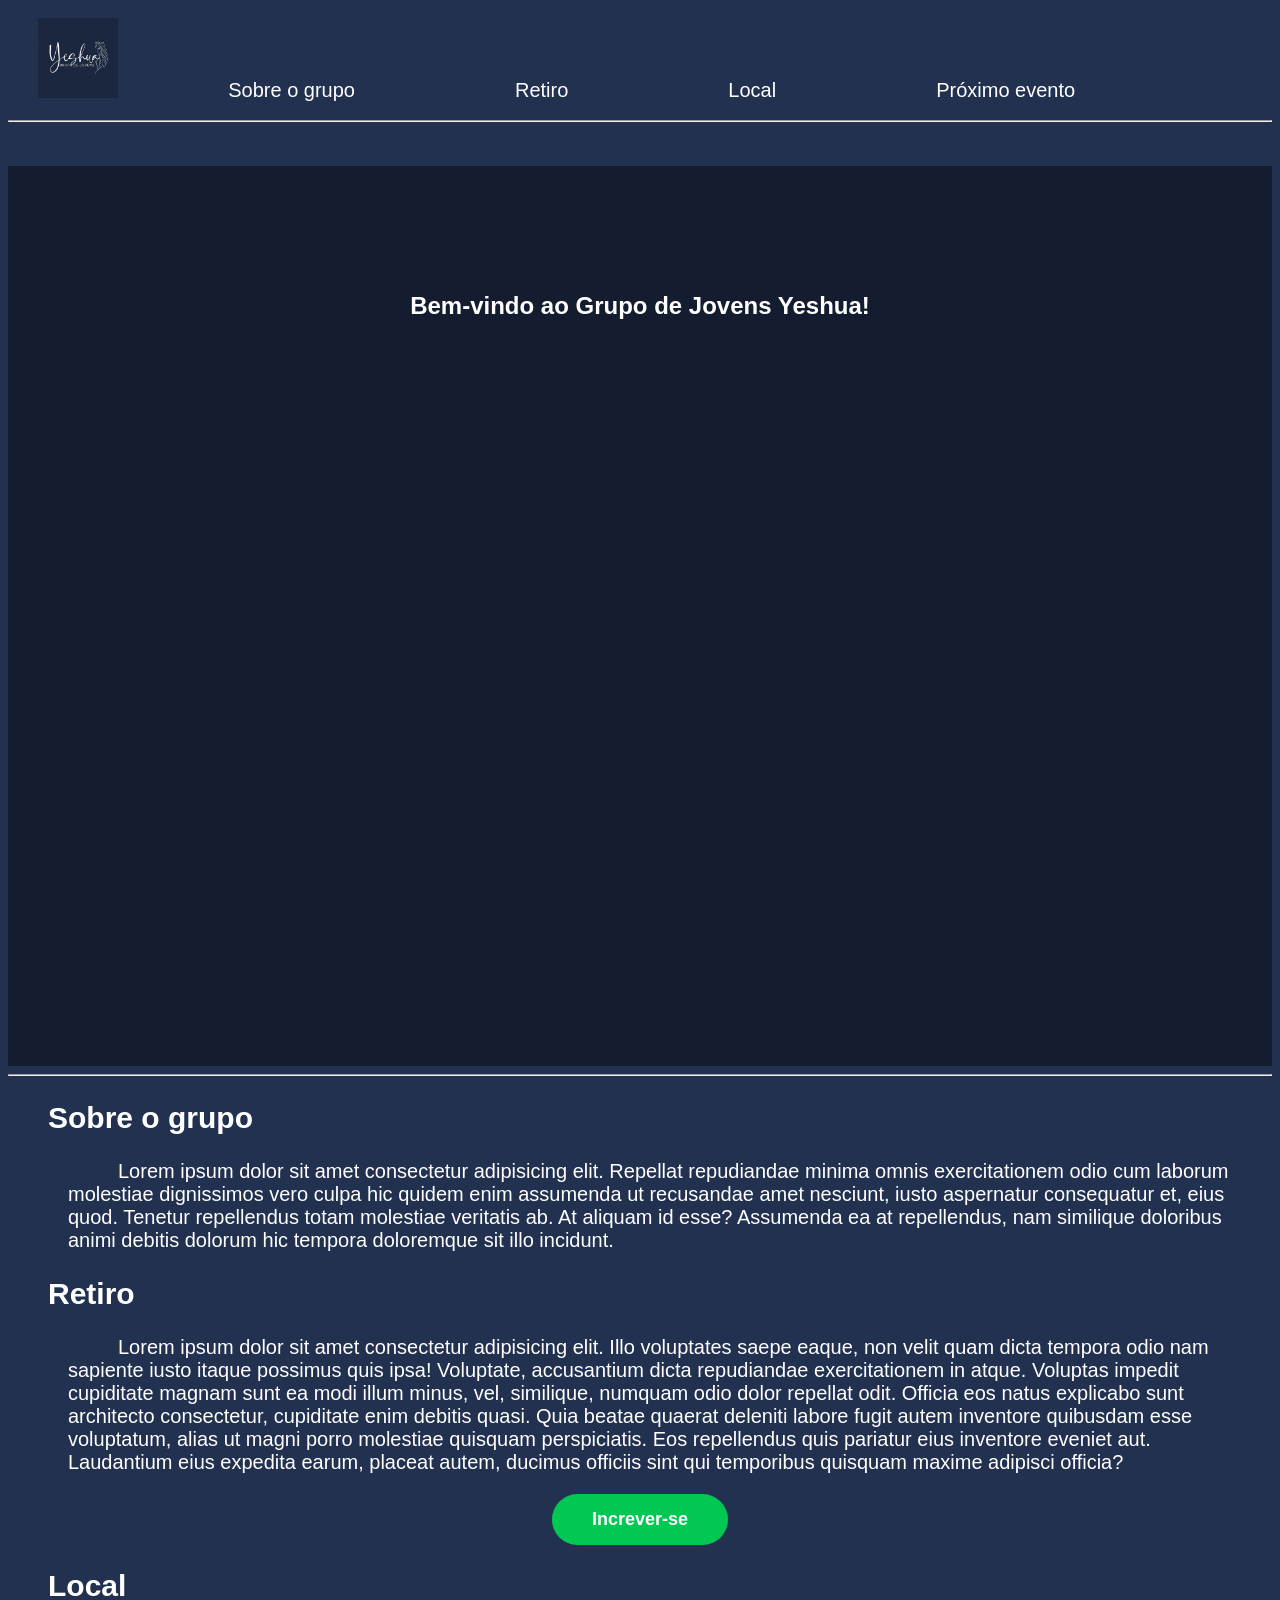
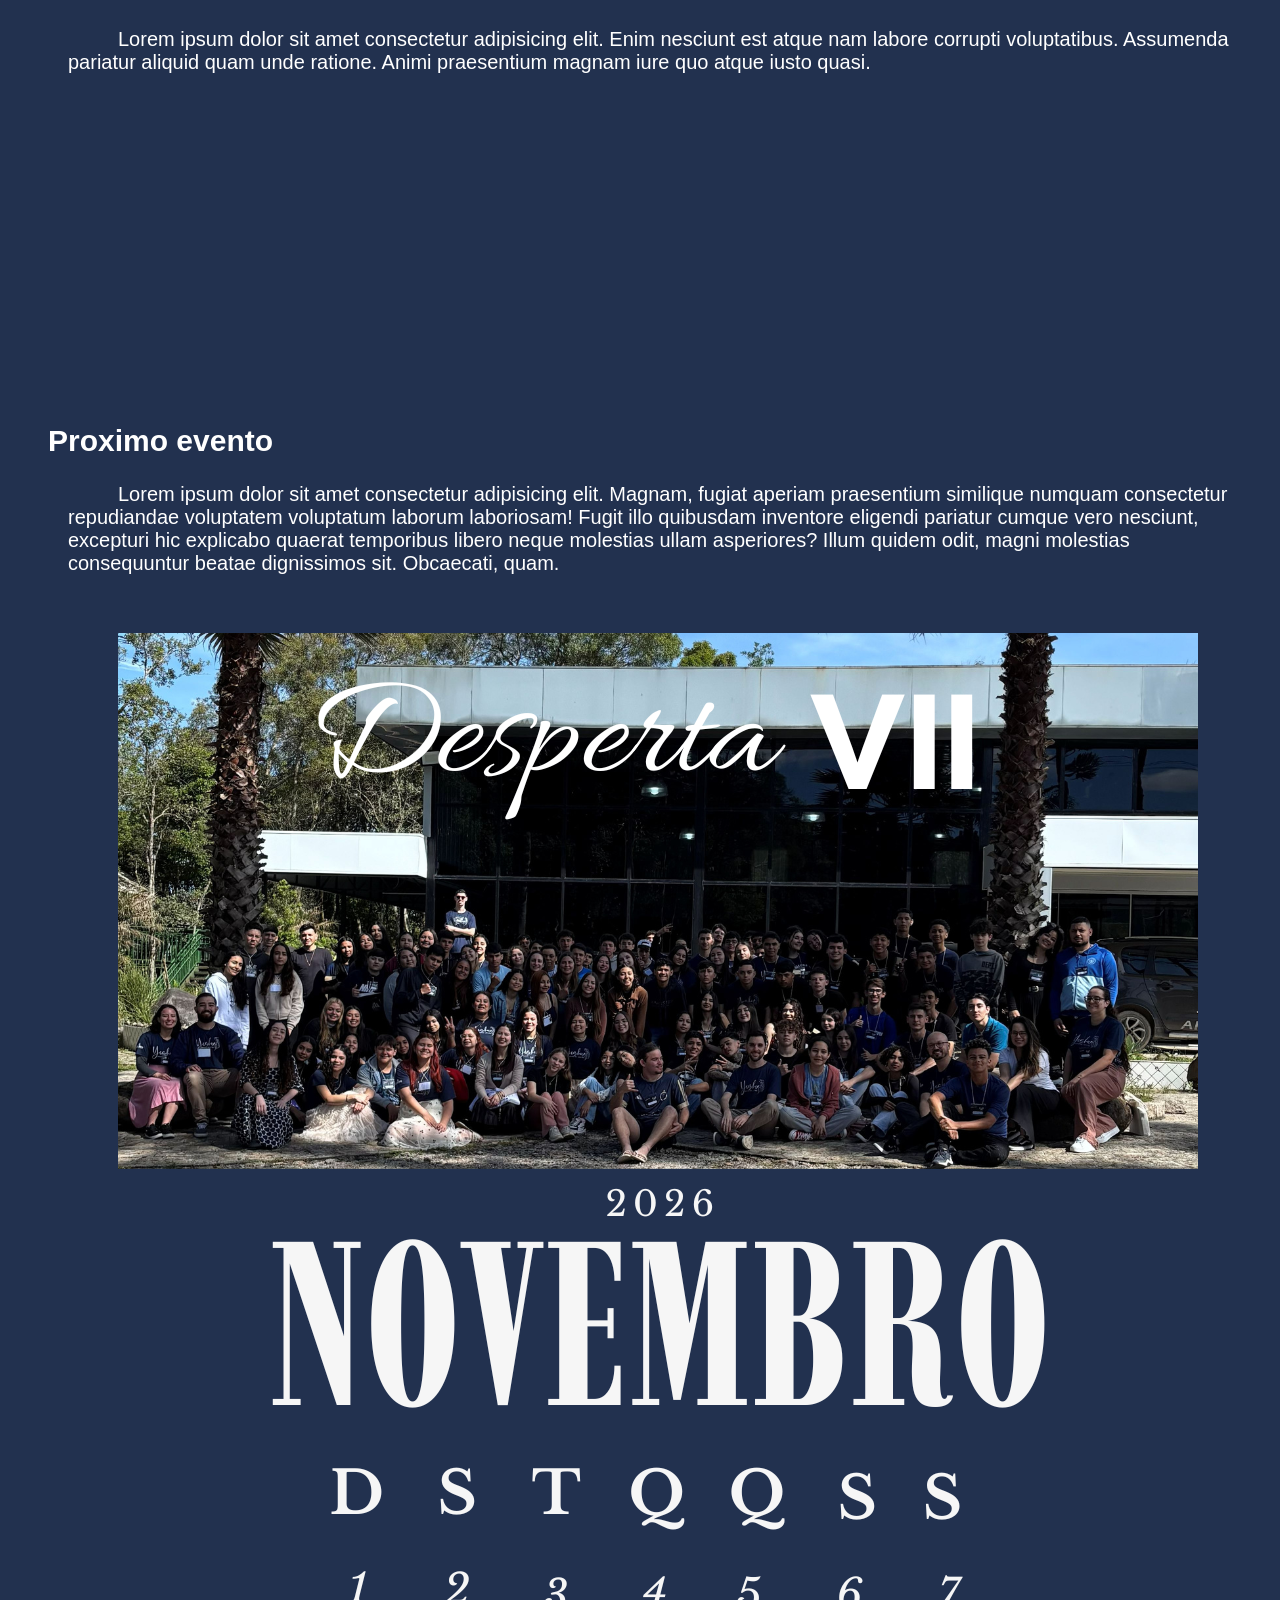
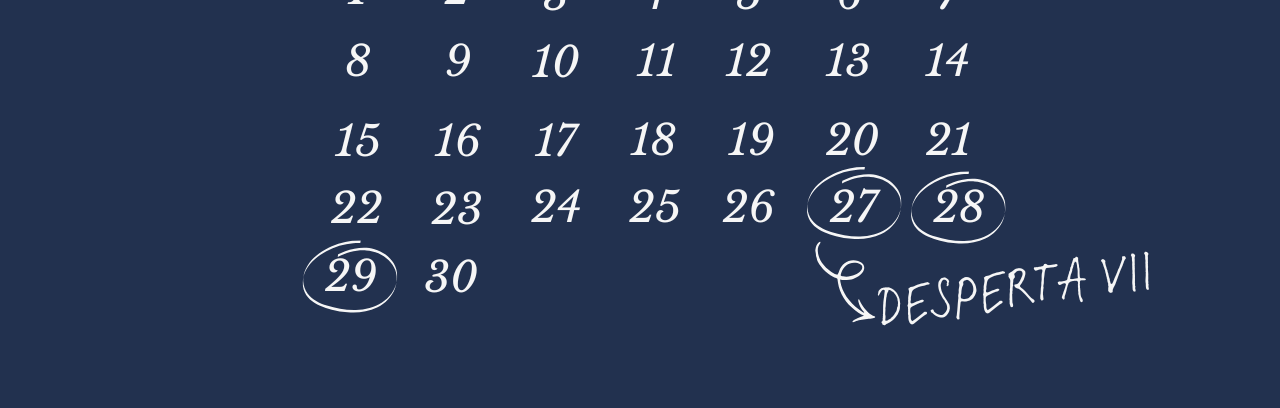
==== index.html @ 4a4e9826 "Add files via upload" ====
<!DOCTYPE html>
<html lang="pt-br">

<head>
    <meta charset="UTF-8">
    <meta name="viewport" content="width=device-width, initial-scale=1.0">
    <title>Inicio</title>

    <link rel="stylesheet" href="paginas e css/index.css">
</head>

<body>

    <!-- aba com tres riscos para abrir o menu contendo as seguintes abas -->
    <!-- Inscrição, Sobre o grupo, Local,  Proximo evento -->
    <!-- foto do grupo com um degrade escuro encrito yeshua com uma animação subindo de baixo e ficando em cima da foto -->

    <!-- area contando sobre o grupo e um pouco sobre o retiro -->
    <!-- local indicando a localização do retiro ou da nossa paroquia para os encontros -->
    <!-- Botao com levndo para a area de inscrição retiro com o formulario  -->
    <!-- proximos eventos contendo um calendario (talvez mensal dos encontros ou só do mês do retir indicando sua data) -->
    <!-- Já no roda pé da pagina conter telefone dos cordenadores no minimo dos Quatro principais (Ray, Bella, Ana & Marlon) -->
    <!-- conter tambem logo da paroquia segindo dos instagram grupo e paroquia com a logo do insta ao lado -->

    <header class="navbar">
        <a href="index.html"><img src="Imagem retiros/Logo retiro.jpeg" class="logo"></a>

        <nav class="menu">
            <a href="#Sobre o grupo">Sobre o grupo</a>
            <a href="#Retiro">Retiro</a>
            <a href="#Local">Local</a>
            <a href="#Proximo evento">Próximo evento</a>
        </nav>
    </header>
    <hr>

    <br>
    <br>

    <section class="video-inicio">
        <video autoplay muted loop playsinline class="video-bg">
            <source src="Imagem retiros/Video desperta VI.mp4" type="video/mp4">
        </video>

        <div class="texto-inicio">
            <h1>Bem-vindo ao Grupo de Jovens Yeshua!</h1>
        </div>
    </section>
    <!-- Foto ou vidio inicial do retiro avaliar o melhor -->

    <hr>

    <h2 id="Sobre o grupo">Sobre o grupo<a href=""></a></h2>
    <p>
        Lorem ipsum dolor sit amet consectetur adipisicing elit. Repellat repudiandae minima omnis exercitationem odio
        cum
        laborum molestiae dignissimos vero culpa hic quidem enim assumenda ut recusandae amet nesciunt, iusto aspernatur
        consequatur et, eius quod. Tenetur repellendus totam molestiae veritatis ab. At aliquam id esse? Assumenda ea at
        repellendus, nam similique doloribus animi debitis dolorum hic tempora doloremque sit illo incidunt.
    </p>

    

    <h2 id="Retiro">Retiro</h2>
    <p>
        Lorem ipsum dolor sit amet consectetur adipisicing elit. Illo voluptates saepe eaque, non velit quam dicta
        tempora odio nam sapiente iusto itaque possimus quis ipsa! Voluptate, accusantium dicta repudiandae
        exercitationem in atque. Voluptas impedit cupiditate magnam sunt ea modi illum minus, vel, similique, numquam
        odio dolor repellat odit. Officia eos natus explicabo sunt architecto consectetur, cupiditate enim debitis
        quasi. Quia beatae quaerat deleniti labore fugit autem inventore quibusdam esse voluptatum, alias ut magni porro
        molestiae quisquam perspiciatis. Eos repellendus quis pariatur eius inventore eveniet aut. Laudantium eius
        expedita earum, placeat autem, ducimus officiis sint qui temporibus quisquam maxime adipisci officia?
    </p>

    <div>  
    <a href="paginas e css/cadastroretiro.html" class="inscrever">Increver-se</a>
    </div>

    

    <h2 id="Local">Local</h2>
    <p>Lorem ipsum dolor sit amet consectetur adipisicing elit. Enim nesciunt est atque nam labore corrupti
        voluptatibus. Assumenda pariatur aliquid quam unde ratione. Animi praesentium magnam iure quo atque iusto quasi.
    </p>

    <p><iframe
            src="https://www.google.com/maps/embed?pb=!1m18!1m12!1m3!1d17958.922565564775!2d-49.16988273447035!3d-25.605801368575396!2m3!1f0!2f0!3f0!3m2!1i1024!2i768!4f13.1!3m3!1m2!1s0x94dc59286dcd37c9%3A0x18e4f0d8e930c114!2sRecanto%20Amor%20Perfeito!5e0!3m2!1spt-BR!2sbr!4v1776605577947!5m2!1spt-BR!2sbr"
            width="400" height="300" style="border:0;" allowfullscreen="" loading="lazy"
            referrerpolicy="no-referrer-when-downgrade"></iframe></p>

    

    <h2 id="Proximo evento">Proximo evento</h2>
    <p>Lorem ipsum dolor sit amet consectetur adipisicing elit. Magnam, fugiat aperiam praesentium similique numquam
        consectetur repudiandae voluptatem voluptatum laborum laboriosam! Fugit illo quibusdam inventore eligendi
        pariatur cumque vero nesciunt, excepturi hic explicabo quaerat temporibus libero neque molestias ullam
        asperiores? Illum quidem odit, magni molestias consequuntur beatae dignissimos sit. Obcaecati, quam.</p>
    <br>

    <p><img src="Imagem retiros/Calendario do retiro.png" alt="" class="calendario"></p>

    <!-- Falta incrementar roda pé com os dados Já no roda pé da pagina conter telefone dos cordenadores no 
    minimo dos Quatro principais (Ray, Bella, Ana & Marlon)conter tambem logo da paroquia segindo dos instagram
    grupo e paroquia com a logo do insta ao lado -->


</body>

</html>
---- paginas e css/index.css ----
body{
    font-family:Arial, Helvetica, sans-serif;
    color: #fff;
    background-color: #22314f;
}

.navbar {
    display: flex;             /* Coloca os itens um ao lado do outro */
    align-items: flex-end;       /* Alinha a logo e o texto verticalmente no meio */
    padding: 10px 30px;        /* Espaçamento interno */
}

.logo {
    height: 80px;              /* Ajuste o tamanho da sua logo aqui */
    margin-right: 40px;        /* Dá um espaço entre a logo e o primeiro botão */
}

.menu {
    display: flex;             /* Também faz os botões ficarem em linha */
    gap: 20px;                 /* Cria o espaço entre cada botão automaticamente */
}

/* Estilo para os botões ficarem parecidos com os do seu print */
.menu a {
    color: #fff;
    text-decoration: none;
    padding: 0px 70px;

    font-family: Arial, Helvetica, sans-serif ;
    font-size: 20px;
}
a:hover{
    color:yellow
}


/* Css da seção do video */
.video-inicio {
    position: relative;
    width: 100%;
    height: 100vh;
    overflow: hidden;
    display: flex;
    justify-content: center; /* Centraliza horizontalmente */
    align-items: center;     /* Mude para flex-start (subir) ou flex-end (descer) */
}

/* A camada escura do video */
.video-inicio::after {
    content: "";
    position: absolute;
    top: 0; left: 0;
    width: 100%; height: 100%;
    background: rgba(0, 0, 0, 0.4); /* 0.6 deixa bem escurinho, ideal para texto branco */
    z-index: 0;
}

.video-bg {
    position: absolute;
    top: 0; left: 0;
    width: 100%; height: 100%;
    object-fit: cover;
    z-index: -1;
}

.texto-inicio {
    z-index: 1;
    color: white;
    text-align: center;
    /* Ajuste aqui para o texto subir ou descer */
    margin-bottom: 620px; /* Sobe o texto*/
}

/* alteração dos subtitulos e parágrafos */
h2{
    font-size: 30px;
    margin-left: 40px
}

p{
    text-indent: 50px;
    font-size: 20px;
    margin-left: 60px;
    margin-right: 30px;
}

/* Botao inscrever-se */
div{
    text-align: center;
}

.inscrever {
    /* Cor de fundo verde (ajustada para o tom do seu print) */
    background-color: #00c853; 
    
    /* Cor do texto branca */
    color: white;
    
    /* Remove o sublinhado padrão dos links */
    text-decoration: none;
    
    /* Espaçamento interno: 15px em cima/baixo e 40px nas laterais */
    padding: 15px 40px;
    
    /* O SEGREDO: um valor alto deixa as pontas totalmente redondas */
    border-radius: 50px;
    
    /* Fonte e estilo */
    font-family: Arial, sans-serif;
    font-weight: bold;
    font-size: 18px;
    
    /* Faz o botão se comportar corretamente com margens e preenchimento */
    display: inline-block;
    
    /* Transição suave para quando passarmos o mouse */
    transition: 0.3s;
}

/* Efeito quando passa o mouse (opcional, mas fica profissional) */
.inscrever:hover {
    color: white;
    background-color: #000000; /* Escurece um pouco */
    transform: scale(1.05);     /* Aumenta o tamanho levemente */
}



img.calendario{
    align-items: center;
}
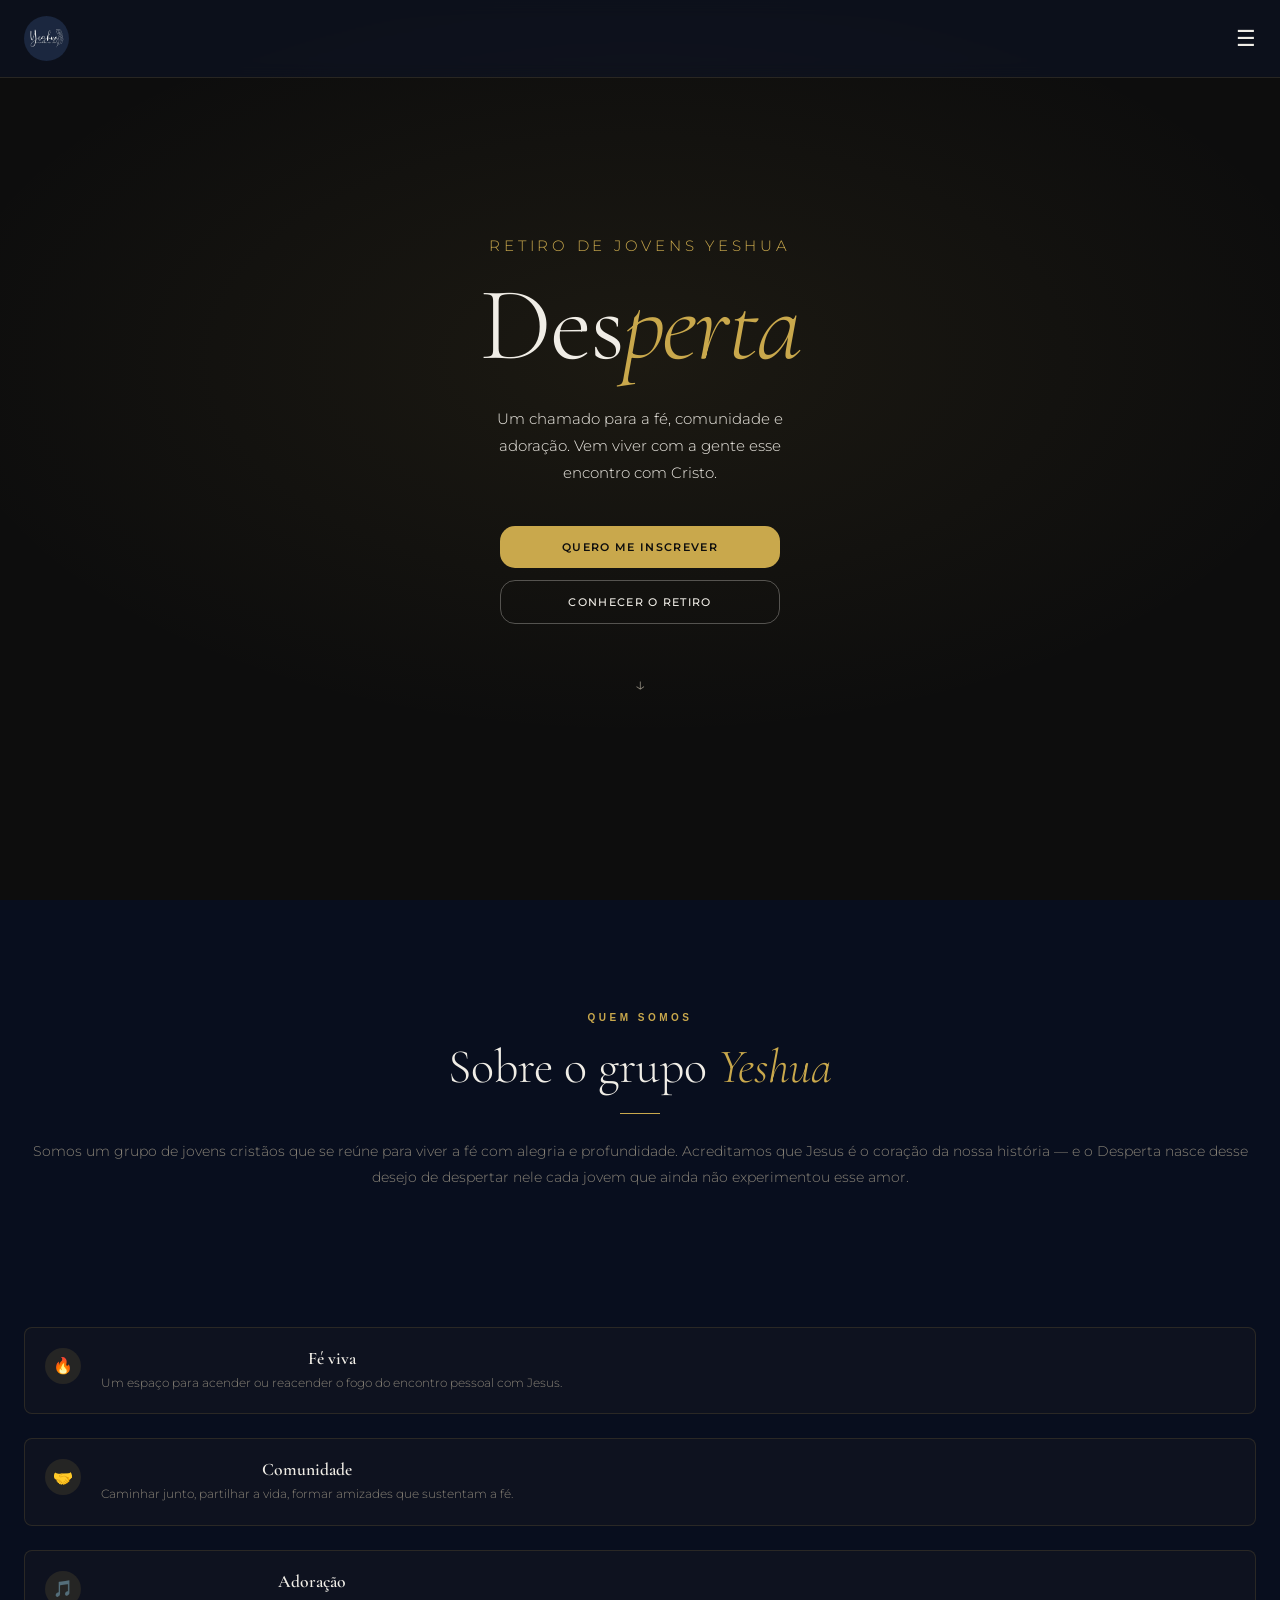
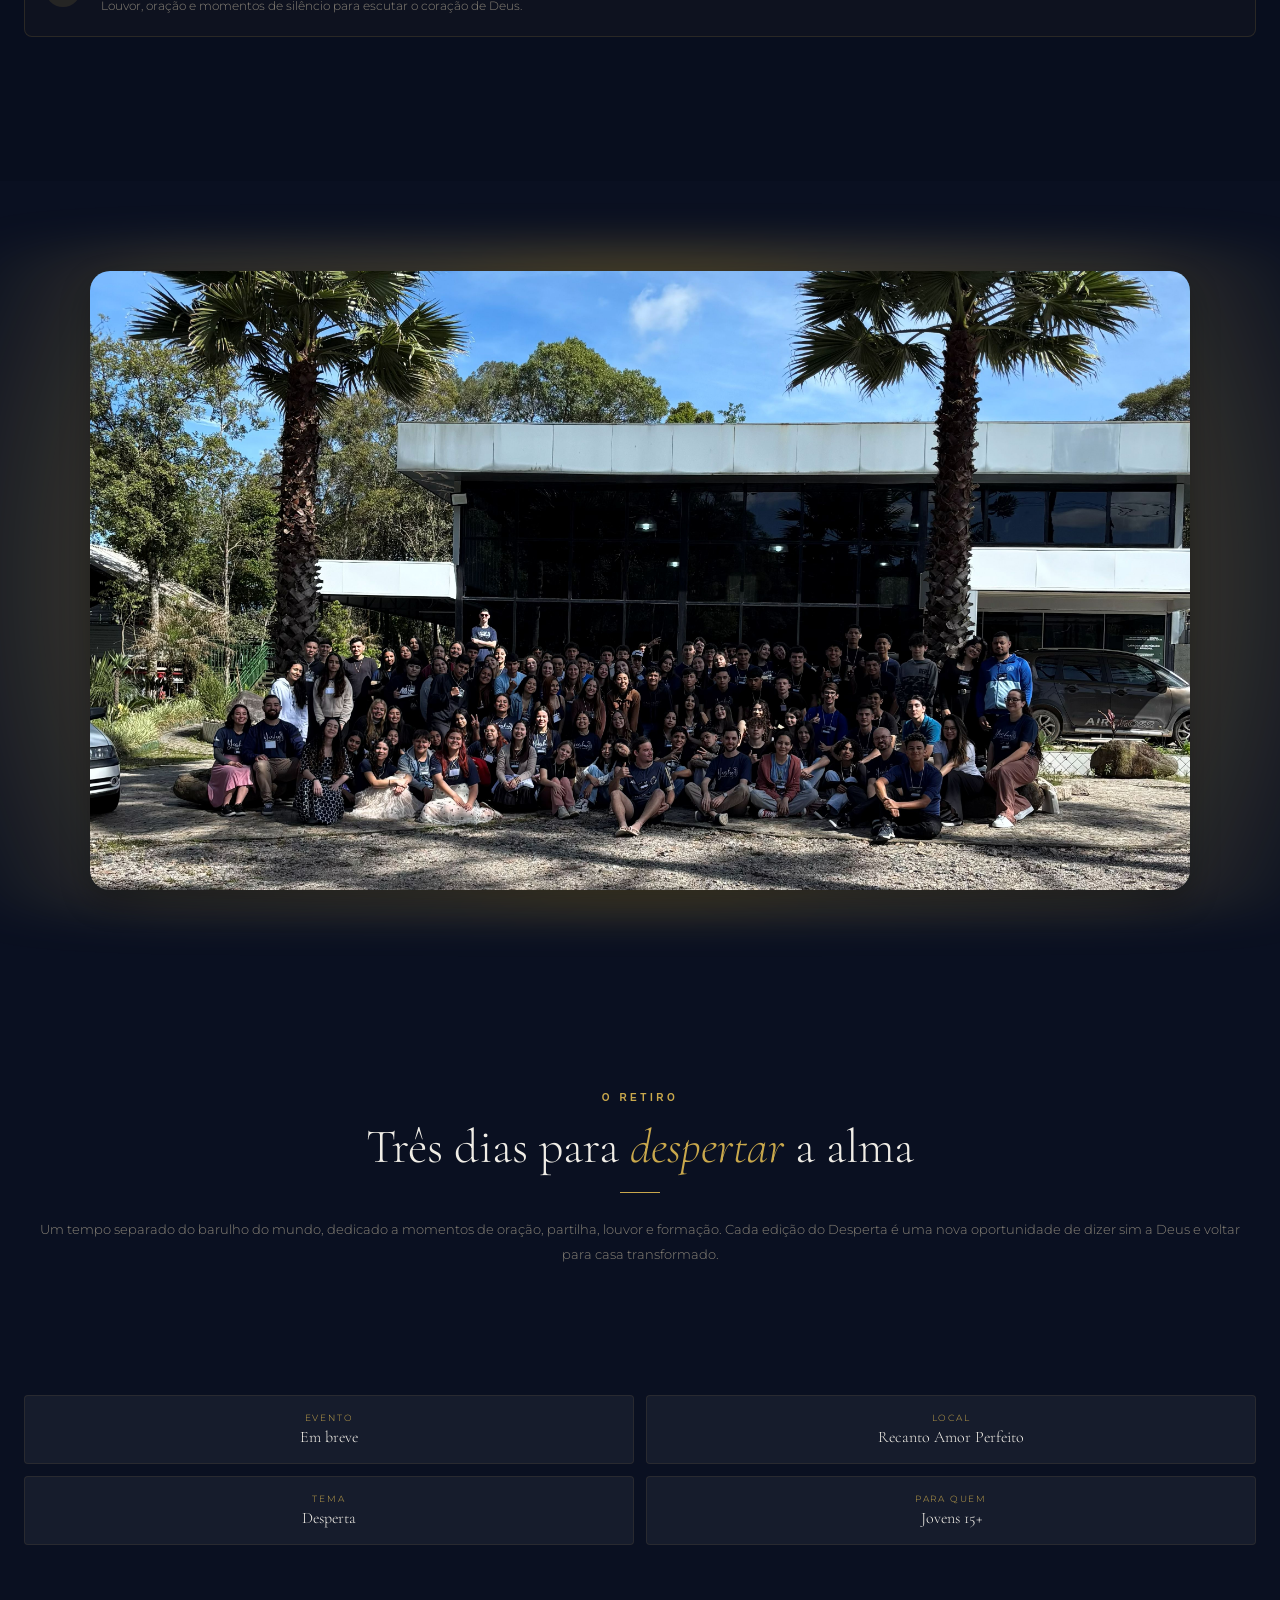
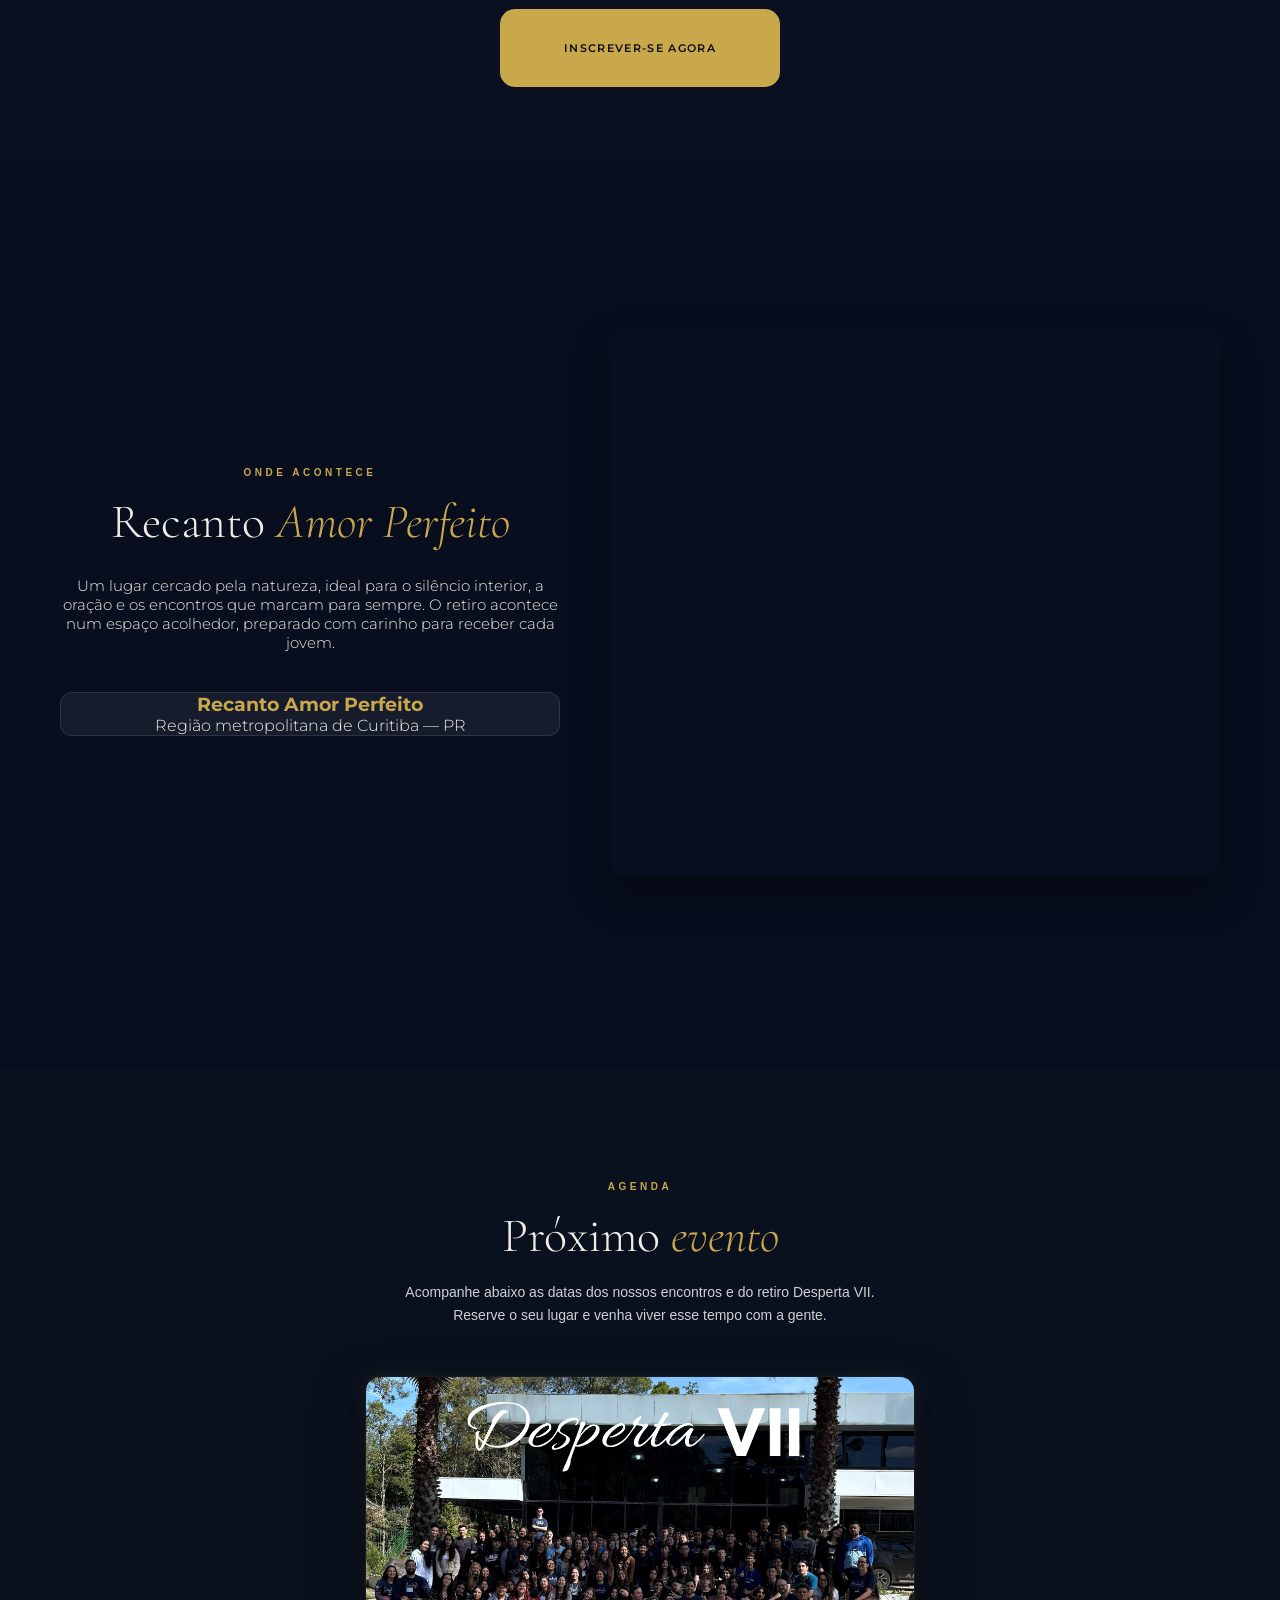
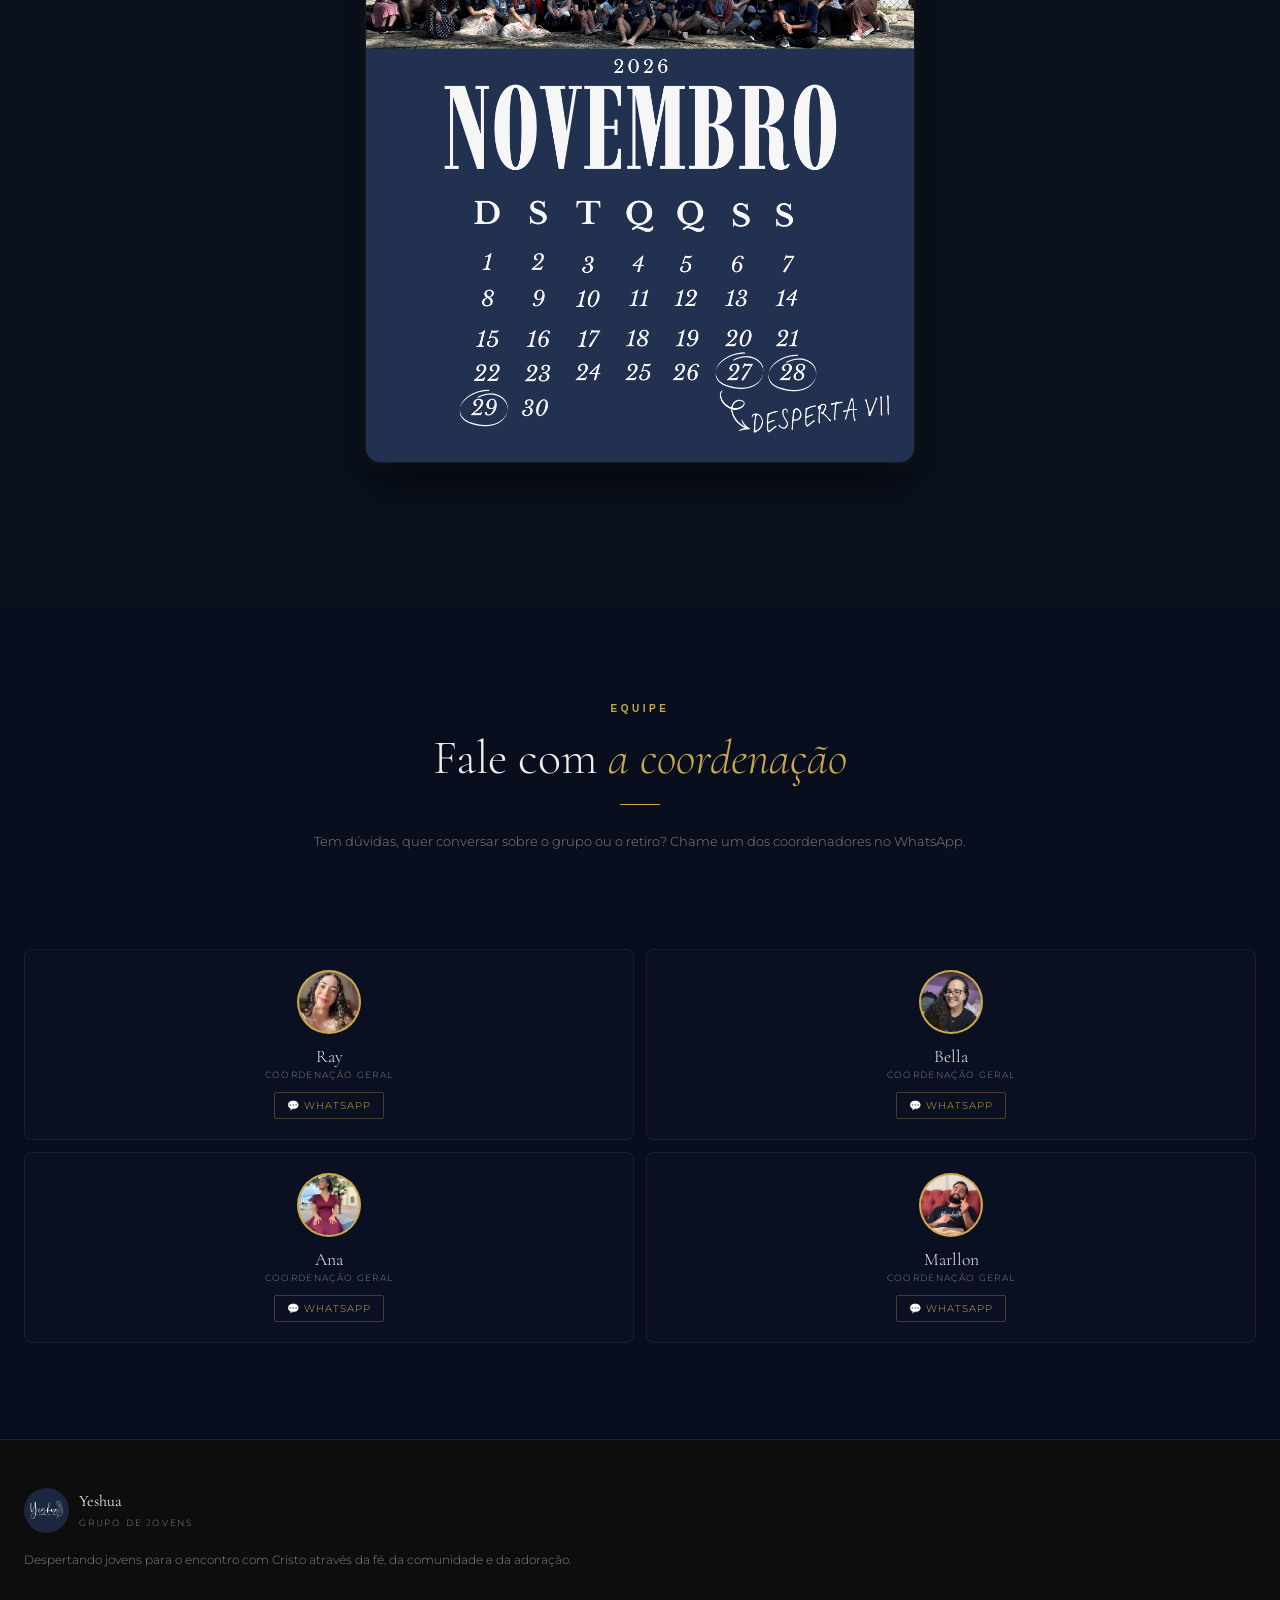
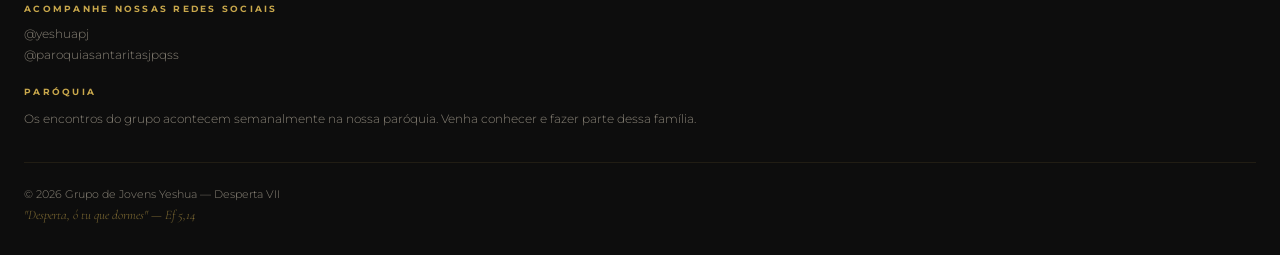
==== commit 61f17994: "Add files via upload" ====
--- a/index.html
+++ b/index.html
@@ -1,109 +1,1082 @@
-<!DOCTYPE html>
-<html lang="pt-br">
-
-<head>
-    <meta charset="UTF-8">
-    <meta name="viewport" content="width=device-width, initial-scale=1.0">
-    <title>Inicio</title>
-
-    <link rel="stylesheet" href="paginas e css/index.css">
-</head>
-
-<body>
-
-    <!-- aba com tres riscos para abrir o menu contendo as seguintes abas -->
-    <!-- Inscrição, Sobre o grupo, Local,  Proximo evento -->
-    <!-- foto do grupo com um degrade escuro encrito yeshua com uma animação subindo de baixo e ficando em cima da foto -->
-
-    <!-- area contando sobre o grupo e um pouco sobre o retiro -->
-    <!-- local indicando a localização do retiro ou da nossa paroquia para os encontros -->
-    <!-- Botao com levndo para a area de inscrição retiro com o formulario  -->
-    <!-- proximos eventos contendo um calendario (talvez mensal dos encontros ou só do mês do retir indicando sua data) -->
-    <!-- Já no roda pé da pagina conter telefone dos cordenadores no minimo dos Quatro principais (Ray, Bella, Ana & Marlon) -->
-    <!-- conter tambem logo da paroquia segindo dos instagram grupo e paroquia com a logo do insta ao lado -->
-
-    <header class="navbar">
-        <a href="index.html"><img src="Imagem retiros/Logo retiro.jpeg" class="logo"></a>
-
-        <nav class="menu">
-            <a href="#Sobre o grupo">Sobre o grupo</a>
-            <a href="#Retiro">Retiro</a>
-            <a href="#Local">Local</a>
-            <a href="#Proximo evento">Próximo evento</a>
-        </nav>
-    </header>
-    <hr>
-
-    <br>
-    <br>
-
-    <section class="video-inicio">
-        <video autoplay muted loop playsinline class="video-bg">
-            <source src="Imagem retiros/Video desperta VI.mp4" type="video/mp4">
-        </video>
-
-        <div class="texto-inicio">
-            <h1>Bem-vindo ao Grupo de Jovens Yeshua!</h1>
-        </div>
-    </section>
-    <!-- Foto ou vidio inicial do retiro avaliar o melhor -->
-
-    <hr>
-
-    <h2 id="Sobre o grupo">Sobre o grupo<a href=""></a></h2>
-    <p>
-        Lorem ipsum dolor sit amet consectetur adipisicing elit. Repellat repudiandae minima omnis exercitationem odio
-        cum
-        laborum molestiae dignissimos vero culpa hic quidem enim assumenda ut recusandae amet nesciunt, iusto aspernatur
-        consequatur et, eius quod. Tenetur repellendus totam molestiae veritatis ab. At aliquam id esse? Assumenda ea at
-        repellendus, nam similique doloribus animi debitis dolorum hic tempora doloremque sit illo incidunt.
-    </p>
-
-    
-
-    <h2 id="Retiro">Retiro</h2>
-    <p>
-        Lorem ipsum dolor sit amet consectetur adipisicing elit. Illo voluptates saepe eaque, non velit quam dicta
-        tempora odio nam sapiente iusto itaque possimus quis ipsa! Voluptate, accusantium dicta repudiandae
-        exercitationem in atque. Voluptas impedit cupiditate magnam sunt ea modi illum minus, vel, similique, numquam
-        odio dolor repellat odit. Officia eos natus explicabo sunt architecto consectetur, cupiditate enim debitis
-        quasi. Quia beatae quaerat deleniti labore fugit autem inventore quibusdam esse voluptatum, alias ut magni porro
-        molestiae quisquam perspiciatis. Eos repellendus quis pariatur eius inventore eveniet aut. Laudantium eius
-        expedita earum, placeat autem, ducimus officiis sint qui temporibus quisquam maxime adipisci officia?
-    </p>
-
-    <div>  
-    <a href="paginas e css/cadastroretiro.html" class="inscrever">Increver-se</a>
-    </div>
-
-    
-
-    <h2 id="Local">Local</h2>
-    <p>Lorem ipsum dolor sit amet consectetur adipisicing elit. Enim nesciunt est atque nam labore corrupti
-        voluptatibus. Assumenda pariatur aliquid quam unde ratione. Animi praesentium magnam iure quo atque iusto quasi.
-    </p>
-
-    <p><iframe
-            src="https://www.google.com/maps/embed?pb=!1m18!1m12!1m3!1d17958.922565564775!2d-49.16988273447035!3d-25.605801368575396!2m3!1f0!2f0!3f0!3m2!1i1024!2i768!4f13.1!3m3!1m2!1s0x94dc59286dcd37c9%3A0x18e4f0d8e930c114!2sRecanto%20Amor%20Perfeito!5e0!3m2!1spt-BR!2sbr!4v1776605577947!5m2!1spt-BR!2sbr"
-            width="400" height="300" style="border:0;" allowfullscreen="" loading="lazy"
-            referrerpolicy="no-referrer-when-downgrade"></iframe></p>
-
-    
-
-    <h2 id="Proximo evento">Proximo evento</h2>
-    <p>Lorem ipsum dolor sit amet consectetur adipisicing elit. Magnam, fugiat aperiam praesentium similique numquam
-        consectetur repudiandae voluptatem voluptatum laborum laboriosam! Fugit illo quibusdam inventore eligendi
-        pariatur cumque vero nesciunt, excepturi hic explicabo quaerat temporibus libero neque molestias ullam
-        asperiores? Illum quidem odit, magni molestias consequuntur beatae dignissimos sit. Obcaecati, quam.</p>
-    <br>
-
-    <p><img src="Imagem retiros/Calendario do retiro.png" alt="" class="calendario"></p>
-
-    <!-- Falta incrementar roda pé com os dados Já no roda pé da pagina conter telefone dos cordenadores no 
-    minimo dos Quatro principais (Ray, Bella, Ana & Marlon)conter tambem logo da paroquia segindo dos instagram
-    grupo e paroquia com a logo do insta ao lado -->
-
-
-</body>
-
-</html>+<!DOCTYPE html>
+<html lang="pt-BR">
+<head>
+<meta charset="UTF-8">
+<meta name="viewport" content="width=device-width, initial-scale=1.0">
+<title>Desperta VII — Grupo de Jovens Yeshua</title>
+<link href="https://fonts.googleapis.com/css2?family=Cormorant+Garamond:ital,wght@0,300;0,400;0,600;1,300;1,400&family=Montserrat:wght@300;400;500;600;700&display=swap" rel="stylesheet">
+<style>
+  *, *::before, *::after { box-sizing: border-box; margin: 0; padding: 0; }
+
+  :root {
+    --blue_nav: #0D1528; /*barra de navegação*/
+    --gold: #C9A84C;
+    --gold-light: #E2C97E;
+    --dark: #0d0d0d; 
+    --dark-2: #080e1e; /* cor fundo sobre, local e equipe*/
+    --dark-3: #0a1021; /* cor fundo retiro e agenda*/
+    --dark-4: #161c2c;
+    --text: #F0EDE6;
+    --text-muted: #8A8478;
+    --white: #FFFFFF;
+  }
+
+  html { scroll-behavior: smooth; }
+
+  body {
+    background: var(--dark);
+    color: var(--text);
+    font-family: 'Montserrat', sans-serif;
+    font-weight: 300;
+    overflow-x: hidden;
+    width: 100vw;       /* Força a largura da visualização */
+
+  }
+
+  /* ── NAV ── */
+  nav {
+    position: fixed;
+    top: 0; left: 0; right: 0;
+    z-index: 100;
+    display: flex;
+    align-items: center;
+    justify-content: space-between;
+    padding: 1rem 1.5rem;
+    background: rgba(13, 21, 40, 0.555);
+    backdrop-filter: blur(8px);
+    border-bottom: 0.5px solid rgba(201,168,76,0.15);
+  }
+
+  .nav-logo img {
+    width: 45px; height: 45px;
+    border-radius: 50%;
+    background: var(--gold);
+    display: flex; align-items: center; justify-content: center;
+    font-family: 'Cormorant Garamond', serif;
+    font-size: 15px;
+    font-weight: 600;
+    color: var(--dark);
+    letter-spacing: 0.02em;
+  }
+
+  .nav-menu { font-size: 22px; color: var(--text); cursor: pointer; line-height: 1; }
+
+  /* ── HERO ── */
+  .hero {
+    min-height: 100vh;
+    display: flex;
+    flex-direction: column;
+    align-items: center;
+    justify-content: center;
+    text-align: center;
+    padding: 6rem 2rem 4rem;
+    position: relative;
+    overflow: hidden;
+  }
+
+  /* Vídeo de fundo */
+  .hero-video {
+    position: absolute;
+    inset: 0;
+    width: 100%;
+    height: 100%;
+    object-fit: cover;
+    z-index: 0;
+    opacity: 0.35;
+  }
+
+  /* Overlay escuro sobre o vídeo para o texto ficar legível */
+  .hero-overlay {
+    position: absolute;
+    inset: 0;
+    background: linear-gradient(
+      to bottom,
+      rgba(13,13,13,0.55) 0%,
+      rgba(13,13,13,0.3) 50%,
+      rgba(13,13,13,0.75) 100%
+    );
+    z-index: 1;
+  }
+
+  /* Todo conteúdo do hero fica acima do vídeo */
+  .hero > *:not(.hero-video):not(.hero-overlay) {
+    position: relative;
+    z-index: 2;
+  }
+
+  .hero::before {
+    content: '';
+    position: absolute;
+    inset: 0;
+    background: radial-gradient(ellipse 80% 60% at 50% 40%, rgba(201,168,76,0.08) 0%, transparent 70%);
+    pointer-events: none;
+    z-index: 2;
+  }
+
+  .hero-tag {
+    font-size: 15px;
+    letter-spacing: 0.25em;
+    text-transform: uppercase;
+    color: var(--gold);
+    margin-bottom: 1.5rem;
+    opacity: 0;
+    animation: fadeUp 0.8s 0.2s forwards;
+  }
+
+  .hero-title {
+    font-family: 'Cormorant Garamond', serif;
+    font-size: clamp(4rem, 18vw, 6.5rem);
+    font-weight: 300;
+    line-height: 0.9;
+    letter-spacing: -0.02em;
+    color: var(--text);
+    margin-bottom: 2rem;
+    opacity: 0;
+    animation: fadeUp 0.8s 0.4s forwards;
+  }
+
+  .hero-title em {
+    font-style: italic;
+    color: var(--gold);
+  }
+
+  .hero-sub {
+    font-size: 15px;
+    line-height: 1.8;
+    color: var(--text);
+    max-width: 300px;
+    margin: 0 auto 2.5rem;
+    opacity: 0;
+    animation: fadeUp 0.8s 0.6s forwards;
+  }
+
+  .hero-cta {
+    display: flex;
+    flex-direction: column;
+    gap: 12px;
+    width: 100%;
+    max-width: 280px;
+    opacity: 0;
+    animation: fadeUp 0.8s 0.8s forwards;
+  }
+
+  .btn-primary {
+    background: var(--gold);
+    color: var(--dark);
+    border: none;
+    padding: 14px 28px;
+    font-family: 'Montserrat', sans-serif;
+    font-size: 11px;
+    font-weight: 600;
+    letter-spacing: 0.12em;
+    text-transform: uppercase;
+    cursor: pointer;
+    border-radius: 15px;
+    text-decoration: none;
+    display: block;
+    text-align: center;
+    transition: background 0.2s, transform 0.15s;
+  }
+  .btn-primary:hover { background: var(--gold-light); transform: translateY(-1px); }
+
+  .btn-outline {
+    background: transparent;
+    color: var(--text);
+    border: 0.5px solid rgba(240,237,230,0.3);
+    padding: 14px 28px;
+    font-family: 'Montserrat', sans-serif;
+    font-size: 11px;
+    font-weight: 500;
+    letter-spacing: 0.12em;
+    text-transform: uppercase;
+    cursor: pointer;
+    border-radius: 15px;
+    text-decoration: none;
+    display: block;
+    text-align: center;
+    transition: border-color 0.2s, color 0.2s;
+  }
+  .btn-outline:hover { border-color: var(--gold); color: var(--gold); }
+
+  .scroll-hint {
+    margin-top: 3rem;
+    opacity: 0;
+    animation: fadeUp 0.8s 1.2s forwards;
+    color: var(--text-muted);
+    font-size: 20px;
+    animation-name: fadeUp, bounce;
+    animation-duration: 0.8s, 1.5s;
+    animation-delay: 1.2s, 2s;
+    animation-fill-mode: forwards, none;
+    animation-iteration-count: 1, infinite;
+  }
+
+  /* ── SECTION BASE ── */
+  section { padding: 5rem 1.5rem; }
+
+  .section-tag {
+    font-size: 9px;
+    letter-spacing: 0.3em;
+    text-transform: uppercase;
+    color: var(--gold);
+    margin-bottom: 1rem;
+    display: block;
+  }
+
+  .section-title {
+    font-family: 'Cormorant Garamond', serif;
+    font-size: clamp(2.4rem, 10vw, 3.5rem);
+    font-weight: 300;
+    line-height: 1.1;
+    margin-bottom: 1.5rem;
+  }
+
+  .section-title em {
+    font-style: italic;
+    color: var(--gold);
+  }
+
+  /* ── SOBRE ── */
+  .sobre {
+    background: var(--dark-2);
+  }
+
+  .sobre p {
+    font-size: 14px;
+    line-height: 1.9;
+    color: var(--text-muted);
+    margin-bottom: 2.5rem;
+  }
+
+  .pilares {
+    display: flex;
+    flex-direction: column;
+    gap: 1.5rem;
+  }
+
+  .pilar {
+    display: flex;
+    gap: 1.25rem;
+    align-items: flex-start;
+    padding: 1.25rem;
+    border: 0.5px solid rgba(201,168,76,0.15);
+    border-radius: 8px;
+    background: rgba(201,168,76,0.03);
+    transition: border-color 0.3s;
+  }
+  .pilar:hover { border-color: rgba(170, 129, 14, 0.763); }
+
+  .pilar-icon {
+    width: 36px; height: 36px;
+    border-radius: 50%;
+    background: rgba(201,168,76,0.12);
+    display: flex; align-items: center; justify-content: center;
+    font-size: 16px;
+    flex-shrink: 0;
+  }
+
+  .pilar h3 {
+    font-family: 'Cormorant Garamond', serif;
+    font-size: 1.1rem;
+    font-weight: 600;
+    color: var(--text);
+    margin-bottom: 4px;
+  }
+
+  .pilar p {
+    font-size: 12px;
+    line-height: 1.7;
+    color: var(--text-muted);
+    margin: 0;
+  }
+
+  /* ── RETIRO Foto ── */
+/* SECTION AZUL */
+.foto-retiro-area{
+    width:100%;
+    padding:90px 0;
+    display:flex;
+    justify-content:center;
+    align-items:center;
+    background:var(--dark-3);
+    overflow:hidden;
+}
+
+/* CAIXA DA FOTO */
+.foto-glow-box{
+    position:relative;
+    width:95%;
+    max-width:1100px;
+    display:flex;
+    justify-content:center;
+    align-items:center;
+}
+
+/* degrade do brilho da foto*/
+.foto-glow-box::before{
+    content:"";
+    position:absolute;
+    width:180%;
+    height:108%;
+    background:
+        radial-gradient(circle, 
+        rgba(199, 151, 8, 0.599) 0%,
+        rgba(255,215,100,0.20) 35%, 
+        rgba(255,215,100,0.15) 55%, transparent 72%);
+    filter: blur(20px);
+    z-index:1;
+}
+
+/* Foto */
+.retiro-photo{
+    width:100%;
+    border-radius:20px;
+    aspect-ratio:16/9;
+    object-fit:cover;
+    object-position:center;
+    display:block;
+    position:relative;
+    z-index:2;
+    box-shadow:0 12px 30px rgba(0,0,0,0.30);
+}
+
+/* PLACEHOLDER */
+.foto-placeholder{
+    display:none;
+    width:100%;
+    height:220px;
+    border-radius:20px;
+    background:#1a2236;
+    align-items:center;
+    justify-content:center;
+    font-family:'Cormorant Garamond',serif;
+    font-size:1.2rem;
+    font-style:italic;
+    color:rgba(255,215,100,0.35);
+    letter-spacing:0.1em;
+    position:relative;
+    z-index:2;
+}
+
+  /* ── O retiro ── */
+  .retiro {
+    background: var(--dark-3);
+  }
+
+  .retiro-desc {
+    font-size: 13px;
+    line-height: 1.9;
+    color: var(--text-muted);
+    margin-bottom: 2rem;
+  }
+
+  .retiro-meta {
+    display: grid;
+    grid-template-columns: 1fr 1fr;
+    gap: 12px;
+    margin-bottom: 2rem;
+  }
+
+  .meta-item {
+    padding: 1rem;
+    background: var(--dark-4);
+    border-radius: 4px;
+    border: 0.5px solid rgba(201,168,76,0.1);
+  }
+
+  .meta-label {
+    font-size: 9px;
+    letter-spacing: 0.2em;
+    text-transform: uppercase;
+    color: var(--gold);
+    margin-bottom: 4px;
+    display: block;
+  }
+
+  .meta-value {
+    font-family: 'Cormorant Garamond', serif;
+    font-size: 1rem;
+    color: var(--text);
+  }
+
+  /* ── Onde acontece ── */
+  /* Layout em duas colunas */
+  .local {
+       background: var(--dark-2);
+  }
+  
+.local-container {
+
+  display: flex;
+  align-items: center;
+  justify-content: space-between;
+  gap: 50px;
+  max-width: 1200px;
+  margin: 0 auto;
+  padding: 80px 20px;
+}
+
+.local-content {
+  flex: 1;
+  max-width: 500px;
+}
+
+/* Ajuste do Título e Descrição */
+.section-tag {
+  text-transform: uppercase;
+  letter-spacing: 2px;
+  color: var(--gold);
+  font-size: 12px;
+  display: block;
+  margin-bottom: 15px;
+}
+
+.section-title {
+  font-size: 3rem;
+  font-family: 'Cormorant Garamond', serif;
+  color: white;
+}
+
+.section-title em {
+  color: var(--gold);
+  font-style: italic;
+}
+
+.local-description {
+  margin: 25px 0 40px 0;
+  font-size: 15px; /* Um pouco maior para legibilidade */
+}
+
+/* O Card de Informação (Bordas arredondadas e sutis) */
+.local-card {
+  text-align: center;
+  border: 1px solid rgba(255,255,255,0.1);
+  border-radius: 12px;
+  background: var(--dark-4);
+  display: inline-block; /* Não ocupa a largura toda */
+  width: 100%;
+}
+.local-card .local-info h3{
+  color: var(--gold);
+}
+
+
+/* O Mapa (Moldura branca e arredondada) */
+.local-map-wrapper {
+  flex: 1;
+  height: 550px;
+  border: 0px solid white; /* Moldura branca grossa da imagem */
+  border-radius: 20px;
+  overflow: hidden;
+  box-shadow: 0 20px 40px rgba(0,0,0,0.4);
+}
+
+.local-map-wrapper iframe {
+  width: 100%;
+  height: 100%;
+  filter: grayscale(0.2); /* Opcional: deixa o mapa mais sóbrio */
+}
+
+/* Ajuste para Celular */
+@media (max-width: 900px) {
+  .local-container {
+    flex-direction: column;
+    text-align: center;
+  }
+  
+  .local-map-wrapper {
+    width: 100%;
+    height: 300px;
+  }
+}
+
+  /* ── AGENDA ── */
+ .agenda {
+  padding: 80px 20px;
+  background-color: #0a111e; /* Fundo escuro profundo */
+  text-align: center;
+}
+
+.container-centralizado {
+  max-width: 1200px;
+  margin: 0 auto;
+}
+
+/* --- ESTILO DA ESCRITA (HEADER) --- */
+
+.agenda-header {
+  margin-bottom: 50px;
+}
+
+.section-tag {
+  display: block;
+  font-family: 'Inter', sans-serif;
+  color: #c5a66a; /* Dourado */
+  font-size: 10px;
+  font-weight: 700;
+  letter-spacing: 5px; /* Espaçamento entre letras como na imagem */
+  text-transform: uppercase;
+  margin-bottom: 15px;
+}
+
+.section-title {
+  font-family: 'Cormorant Garamond', serif;
+  font-size: 3.5rem;
+  color: #ffffff;
+  font-weight: 400;
+  margin: 0 0 20px 0;
+  line-height: 1;
+}
+
+.section-title em {
+  font-style: italic;
+  color: #c5a66a; /* "evento" em dourado */
+}
+
+.agenda-description {
+  font-family: 'Inter', sans-serif;
+  color: rgba(255, 255, 255, 0.8);
+  font-size: 14px;
+  line-height: 1.6;
+  max-width: 600px;
+  margin: 0 auto;
+}
+
+/* --- ESTILO DO CARD (IMAGEM) --- */
+
+.calendar-wrapper {
+  max-width: 550px; /* Largura ideal para o card centralizado */
+  margin: 0 auto;
+  border-radius: 15px;
+  overflow: hidden;
+  /* Sombra suave e espalhada para o efeito de flutuação */
+  box-shadow: 0 20px 50px rgba(0, 0, 0, 0.6), 
+              0 0 20px rgba(197, 166, 106, 0.1); 
+  border: 1px solid rgba(255, 255, 255, 0.05); /* Borda quase invisível */
+}
+
+.calendar-img {
+  width: 100%;
+  height: auto;
+  display: block; /* Remove espaços vazios na base da imagem */
+}
+
+/* ── TÍTULOS DAS SEÇÕES ── */
+.reveal{
+    padding: 2rem 0;
+    margin-bottom: 2rem;
+    text-align:center;
+}
+
+.section-tag{
+    display:block;
+    font-size:10px;
+    letter-spacing:0.35em;
+    text-transform:uppercase;
+    color:var(--gold);
+    margin-bottom:1rem;
+}
+
+.section-title{
+    font-family:'Cormorant Garamond', serif;
+    font-size: clamp(2rem, 7vw, 3rem);
+    font-weight:300;
+    line-height:1.2;
+    color:var(--text);
+    margin-bottom:1rem;
+}
+
+.section-title em{
+    color:var(--gold);
+    font-style:italic;
+}
+
+.gold-line{
+    width:70px;
+    height:1px;
+    background:rgba(201,168,76,0.4);
+    margin:0 auto 1.5rem;
+}
+
+/* equipe */
+
+  .equipe {
+    padding: 4rem 0; /* O primeiro valor é vertical, o segundo (0) é lateral */
+    background: var(--dark-2);
+    width: 100%; /* Garante que a seção ocupe 100% da largura */
+  }
+
+  .equipe-desc {
+    font-size: 13px;
+    line-height: 1.9;
+    color: var(--text-muted);
+    margin-bottom: 2rem;
+  }
+
+  .equipe-grid {
+    display: grid;
+    grid-template-columns: 1fr 1fr;
+    gap: 12px;
+    padding: 0 1.5rem; /* Adiciona o espaço nas laterais dos botões/cards */
+    width: 100%;       /* Garante que o grid use o espaço disponível */
+    box-sizing: border-box;
+  }
+
+  .membro-card {
+    background: var(--dark-3);
+    border: 0.5px solid rgba(201,168,76,0.1);
+    border-radius: 8px;
+    padding: 1.25rem;
+    text-align: center;
+    transition: border-color 0.25s;
+  }
+  .membro-card:hover { border-color: rgba(201,168,76,0.4); }
+
+  .membro-avatar {
+    width: 64px; height: 64px;
+    border-radius: 50%;
+    background: var(--gold);
+    display: flex; align-items: center; justify-content: center;
+    font-family: 'Cormorant Garamond', serif;
+    font-size: 1.2rem;
+    font-weight: 600;
+    color: var(--dark);
+    margin: 0 auto 0.75rem;
+    overflow: hidden;
+    border: 2px solid rgba(201,168,76,0.3);
+  }
+
+  .membro-avatar img {
+    width: 100%;
+    height: 100%;
+    object-fit: cover;
+    display: block;
+  }
+
+  .membro-name {
+    font-family: 'Cormorant Garamond', serif;
+    font-size: 1.1rem;
+    color: var(--text);
+    margin-bottom: 2px;
+  }
+
+  .membro-role {
+    font-size: 9px;
+    letter-spacing: 0.15em;
+    text-transform: uppercase;
+    color: var(--text-muted);
+    margin-bottom: 0.75rem;
+  }
+
+  .btn-whatsapp {
+    display: inline-flex;
+    align-items: center;
+    gap: 6px;
+    font-size: 10px;
+    letter-spacing: 0.1em;
+    text-transform: uppercase;
+    color: var(--gold);
+    text-decoration: none;
+    border: 0.5px solid rgba(201,168,76,0.3);
+    padding: 6px 12px;
+    border-radius: 2px;
+    transition: background 0.2s;
+  }
+  .btn-whatsapp:hover { background: rgba(201,168,76,0.1); }
+
+  /* ── FOOTER ── */
+  footer {
+    background: var(--dark);
+    border-top: 0.5px solid rgba(201,168,76,0.15);
+    padding: 3rem 1.5rem 2rem;
+  }
+
+  .footer-logo {
+    display: flex;
+    align-items: center;
+    gap: 10px;
+    margin-bottom: 1rem;
+  }
+
+  .footer-logo-circle a img {
+    width: 45px; height: 45px;
+    border-radius: 50%;
+    background: var(--gold);
+    display: flex; align-items: center; justify-content: center;
+    font-family: 'Cormorant Garamond', serif;
+    font-size: 13px;
+    font-weight: 600;
+    color: var(--dark);
+  }
+
+  .footer-logo-text h4 {
+    font-family: 'Cormorant Garamond', serif;
+    font-size: 1rem;
+    color: var(--text);
+    font-weight: 400;
+  }
+
+  .footer-logo-text span {
+    font-size: 9px;
+    letter-spacing: 0.2em;
+    text-transform: uppercase;
+    color: var(--text-muted);
+  }
+
+  .footer-desc {
+    font-size: 12px;
+    line-height: 1.8;
+    color: var(--text-muted);
+    margin-bottom: 2rem;
+  }
+
+  .footer-section h5 {
+    font-size: 9px;
+    letter-spacing: 0.25em;
+    text-transform: uppercase;
+    color: var(--gold);
+    margin-bottom: 0.75rem;
+  }
+
+  .footer-section a {
+    display: block;
+    font-size: 12px;
+    color: var(--text-muted);
+    text-decoration: none;
+    margin-bottom: 0.4rem;
+    transition: color 0.2s;
+  }
+  .footer-section a:hover { color: var(--gold); }
+
+  .footer-divider {
+    border: none;
+    border-top: 0.5px solid rgba(201,168,76,0.1);
+    margin: 2rem 0 1.5rem;
+  }
+
+  .footer-bottom {
+    display: flex;
+    flex-direction: column;
+    gap: 6px;
+  }
+
+  .footer-copy {
+    font-size: 11px;
+    color: var(--text-muted);
+  }
+
+  .footer-verse {
+    font-family: 'Cormorant Garamond', serif;
+    font-size: 13px;
+    font-style: italic;
+    color: rgba(201,168,76,0.6);
+  }
+
+  /* ── ANIMATIONS ── */
+  @keyframes fadeUp {
+    from { opacity: 0; transform: translateY(24px); }
+    to { opacity: 1; transform: translateY(0); }
+  }
+
+  @keyframes bounce {
+    0%, 100% { transform: translateY(0); }
+    50% { transform: translateY(8px); }
+  }
+
+  .reveal {
+    opacity: 0;
+    transform: translateY(28px);
+    transition: opacity 0.7s ease, transform 0.7s ease;
+  }
+  .reveal.visible {
+    opacity: 1;
+    transform: translateY(0);
+  }
+
+  /* ── DIVIDER ── */
+  .gold-line {
+    width: 40px;
+    height: 1px;
+    background: var(--gold);
+    margin-bottom: 1.5rem;
+  }
+
+
+</style>
+</head>
+<body>
+
+<!-- NAV -->
+<nav>
+  <div class="nav-logo"><img src="imagens/logo_do_grupo.jpeg" alt=""></div>
+  <div class="nav-menu">☰</div>
+</nav>
+
+<!-- HERO -->
+<section class="hero" id="inicio">
+  <!-- ✅ VÍDEO DE FUNDO: coloque o arquivo video.mp4 na mesma pasta do index.html -->
+  <video class="hero-video" autoplay muted loop playsinline>
+    <source src="imagens/Video desperta VI.mp4" type="video/mp4">
+  </video>
+  <div class="hero-overlay"></div>
+
+  <span class="hero-tag">Retiro de Jovens Yeshua</span>
+  <h1 class="hero-title">Des<em>perta</em></h1>
+  <p class="hero-sub">Um chamado para a fé, comunidade e adoração. Vem viver com a gente esse encontro com Cristo.</p>
+  <div class="hero-cta">
+    <a href="#retiro" class="btn-primary">Quero me inscrever</a>
+    <a href="#sobre" class="btn-outline">Conhecer o retiro</a>
+  </div>
+  <div class="scroll-hint">↓</div>
+</section>
+
+<!-- SOBRE -->
+<section class="sobre" id="sobre">
+  <div class="reveal">
+    <span class="section-tag">Quem somos</span>
+    <h2 class="section-title">Sobre o grupo <em>Yeshua</em></h2>
+    <div class="gold-line"></div>
+    <p>Somos um grupo de jovens cristãos que se reúne para viver a fé com alegria e profundidade. Acreditamos que Jesus é o coração da nossa história — e o Desperta nasce desse desejo de despertar nele cada jovem que ainda não experimentou esse amor.</p>
+  </div>
+
+  <div class="pilares reveal">
+    <div class="pilar">
+            <div class="pilar-icon">🔥</div>
+      <div>
+        <h3>Fé viva</h3>
+        <p>Um espaço para acender ou reacender o fogo do encontro pessoal com Jesus.</p>
+      </div>
+    </div>
+
+    <div class="pilar">
+      <div class="pilar-icon">🤝</div>
+      <div>
+        <h3>Comunidade</h3>
+        <p>Caminhar junto, partilhar a vida, formar amizades que sustentam a fé.</p>
+      </div>
+    </div>
+    <div class="pilar">
+      <div class="pilar-icon">🎵</div>
+      <div>
+        <h3>Adoração</h3>
+        <p>Louvor, oração e momentos de silêncio para escutar o coração de Deus.</p>
+      </div>
+    </div>
+  </div>
+</section>
+
+<!-- FOTO GRUPO -->
+<!-- ✅ FOTO DO GRUPO: coloque o arquivo em imagens/foto-grupo.jpg -->
+<section class="foto-retiro-area">
+    
+    <div class="foto-glow-box">
+        <img
+            src="imagens/foto-retiro-V_YXPBUm.jpg"
+            alt="Grupo de Jovens Yeshua"
+            class="retiro-photo"
+            onerror="this.style.display='none'; this.parentElement.querySelector('.foto-placeholder').style.display='flex';">
+    </div>
+
+</section>
+
+<!-- RETIRO -->
+<section class="retiro" id="retiro">
+  <div class="reveal">
+    <span class="section-tag">O retiro</span>
+    <h2 class="section-title">Três dias para <em>despertar</em> a alma</h2>
+    <div class="gold-line"></div>
+    <p class="retiro-desc">Um tempo separado do barulho do mundo, dedicado a momentos de oração, partilha, louvor e formação. Cada edição do Desperta é uma nova oportunidade de dizer sim a Deus e voltar para casa transformado.</p>
+  </div>
+
+  <div class="retiro-meta reveal">
+    <div class="meta-item">
+      <span class="meta-label">Evento</span>
+      <span class="meta-value">Em breve</span>
+    </div>
+    <div class="meta-item">
+      <span class="meta-label">Local</span>
+      <span class="meta-value">Recanto Amor Perfeito</span>
+    </div>
+    <div class="meta-item">
+      <span class="meta-label">Tema</span>
+      <span class="meta-value">Desperta</span>
+    </div>
+    <div class="meta-item">
+      <span class="meta-label">Para quem</span>
+      <span class="meta-value">Jovens 15+</span>
+    </div>
+  </div>
+
+  <a href="imagens/formulario.html" class="btn-primary reveal" style="max-width:280px; margin:0 auto;">Inscrever-se agora</a>
+</section>
+
+<!-- LOCAL -->
+<section class="local" id="local">
+  <div class="local-container"> <!-- Novo wrapper para o Flexbox -->
+    
+    <!-- LADO ESQUERDO: TEXTOS -->
+    <div class="local-content reveal">
+      <span class="section-tag">Onde acontece</span>
+      <h2 class="section-title">Recanto <em>Amor Perfeito</em></h2>
+      
+      <p class="local-description">
+        Um lugar cercado pela natureza, ideal para o silêncio interior, a oração e os encontros que marcam para sempre. O retiro acontece num espaço acolhedor, preparado com carinho para receber cada jovem.
+      </p>
+
+      <!-- O card de info agora fica aqui dentro, embaixo do texto -->
+      <div class="local-card">
+        <div class="local-info">
+          <h3>Recanto Amor Perfeito</h3>
+          <p>Região metropolitana de Curitiba — PR</p>
+        </div>
+      </div>
+    </div>
+
+    <!-- LADO DIREITO: MAPA -->
+    <div class="local-map-wrapper reveal">
+      <iframe
+        src="https://www.google.com/maps/embed?pb=!1m18!1m12!1m3!1d17958.922565564775!2d-49.16988273447035!3d-25.605801368575396!2m3!1f0!2f0!3f0!3m2!1i1024!2i768!4f13.1!3m3!1m2!1s0x94dc59286dcd37c9%3A0x18e4f0d8e930c114!2sRecanto%20Amor%20Perfeito!5e0!3m2!1spt-BR!2sbr!4v1776605577947!5m2!1spt-BR!2sbr"
+        style="border:0;" allowfullscreen="" loading="lazy"
+        referrerpolicy="no-referrer-when-downgrade"></iframe>
+    </div>
+
+  </div>
+</section>
+
+<!-- AGENDA -->
+<section class="agenda" id="agenda">
+  <div class="container-centralizado reveal">
+    <!-- Cabeçalho -->
+    <div class="agenda-header">
+      <span class="section-tag">AGENDA</span>
+      <h2 class="section-title">Próximo <em>evento</em></h2>
+      <p class="agenda-description">
+        Acompanhe abaixo as datas dos nossos encontros e do retiro Desperta VII.<br>
+        Reserve o seu lugar e venha viver esse tempo com a gente.
+      </p>
+    </div>
+
+    <!-- Container da Imagem Centralizada -->
+    <div class="calendar-wrapper">
+      <img src="imagens/Calendario_Nov.png" alt="Calendário de Novembro - Desperta VII" class="calendar-img">
+    </div>
+</section>
+
+
+<!-- EQUIPE -->
+<section class="equipe" id="equipe">
+  <div class="reveal">
+    <span class="section-tag">Equipe</span>
+    <h2 class="section-title">Fale com <em>a coordenação</em></h2>
+    <div class="gold-line"></div>
+    <p class="equipe-desc">Tem dúvidas, quer conversar sobre o grupo ou o retiro? Chame um dos coordenadores no WhatsApp.</p>
+  </div>
+
+  <div class="equipe-grid reveal">
+    <div class="membro-card">
+      <!-- ✅ FOTO: coloque em imagens/ray.jpg -->
+      <div class="membro-avatar">
+        <img src="imagens/Ray_coord.png" alt="Ray" onerror="this.parentElement.innerHTML='R'">
+      </div>
+      <p class="membro-name">Ray</p>
+      <p class="membro-role">Coordenação Geral</p>
+      <a href="https://wa.me/554192398995" class="btn-whatsapp">💬 WhatsApp</a>
+    </div>
+
+    <div class="membro-card">
+      <!-- ✅ FOTO: coloque em imagens/bella.jpg -->
+      <div class="membro-avatar">
+        <img src="imagens/Bella_coord.jpeg" alt="Bella" onerror="this.parentElement.innerHTML='B'">
+      </div>
+      <p class="membro-name">Bella</p>
+      <p class="membro-role">Coordenação Geral</p>
+      <a href="https://wa.me/554188964460" class="btn-whatsapp">💬 WhatsApp</a>
+    </div>
+
+    <div class="membro-card">
+      <!-- ✅ FOTO: coloque em imagens/ana.jpg -->
+      <div class="membro-avatar">
+        <img src="imagens/Ana_coord.png" alt="Ana" onerror="this.parentElement.innerHTML='A'">
+      </div>
+      <p class="membro-name">Ana</p>
+      <p class="membro-role">Coordenação Geral</p>
+      <a href="https://wa.me/5541920049569" class="btn-whatsapp">💬 WhatsApp</a>
+    </div>
+
+    <div class="membro-card">
+      <!-- ✅ FOTO: coloque em imagens/marlon.jpg -->
+      <div class="membro-avatar">
+        <img src="imagens/marlon_coor.PNG" alt="Marlon" onerror="this.parentElement.innerHTML='M'">
+      </div>
+      <p class="membro-name">Marllon</p>
+      <p class="membro-role">Coordenação Geral</p>
+      <a href="https://wa.me/554191044959" class="btn-whatsapp">💬 WhatsApp</a>
+    </div>
+  </div>
+</section>
+
+
+<!-- FOOTER -->
+<footer>
+  <div class="footer-logo">
+  <div class="footer-logo-circle"><a href="#inicio"><img src="imagens/logo_do_grupo.jpeg" alt=""></a></div>
+    <div class="footer-logo-text">
+      <h4>Yeshua</h4>
+      <span>Grupo de Jovens</span>
+    </div>
+  </div>
+
+  <p class="footer-desc">Despertando jovens para o encontro com Cristo através da fé, da comunidade e da adoração.</p>
+
+  <div class="footer-section" style="margin-bottom:1.5rem;">
+    <h5>Acompanhe nossas redes sociais</h5>
+    <a href="https://www.instagram.com/yeshuapj/">@yeshuapj</a>
+    <a href="https://www.instagram.com/paroquiasantaritasjpqss/">@paroquiasantaritasjpqss</a>
+  </div>
+
+  <div class="footer-section">
+    <h5>Paróquia</h5>
+    <p style="font-size:12px; color:var(--text-muted); line-height:1.7;">Os encontros do grupo acontecem semanalmente na nossa paróquia. Venha conhecer e fazer parte dessa família.</p>
+  </div>
+
+  <hr class="footer-divider">
+
+  <div class="footer-bottom">
+    <p class="footer-copy">© 2026 Grupo de Jovens Yeshua — Desperta VII</p>
+    <p class="footer-verse">"Desperta, ó tu que dormes" — Ef 5,14</p>
+  </div>
+</footer>
+
+<script>
+  // Scroll reveal
+  const reveals = document.querySelectorAll('.reveal');
+  const observer = new IntersectionObserver((entries) => {
+    entries.forEach(entry => {
+      if (entry.isIntersecting) {
+        entry.target.classList.add('visible');
+      }
+    });
+  }, { threshold: 0.12 });
+
+  reveals.forEach(el => observer.observe(el));
+
+  // Nav menu toggle (hamburger simples)
+  const menu = document.querySelector('.nav-menu');
+  menu.addEventListener('click', () => {
+    // Você pode expandir aqui com um menu mobile real
+    alert('Menu em construção! Adicione os links desejados.');
+  });
+
+  // Smooth scroll para âncoras internas
+  document.querySelectorAll('a[href^="#"]').forEach(anchor => {
+    anchor.addEventListener('click', function(e) {
+      const target = document.querySelector(this.getAttribute('href'));
+      if (target) {
+        e.preventDefault();
+        target.scrollIntoView({ behavior: 'smooth' });
+      }
+    });
+  });
+</script>
+</body>
+</html>
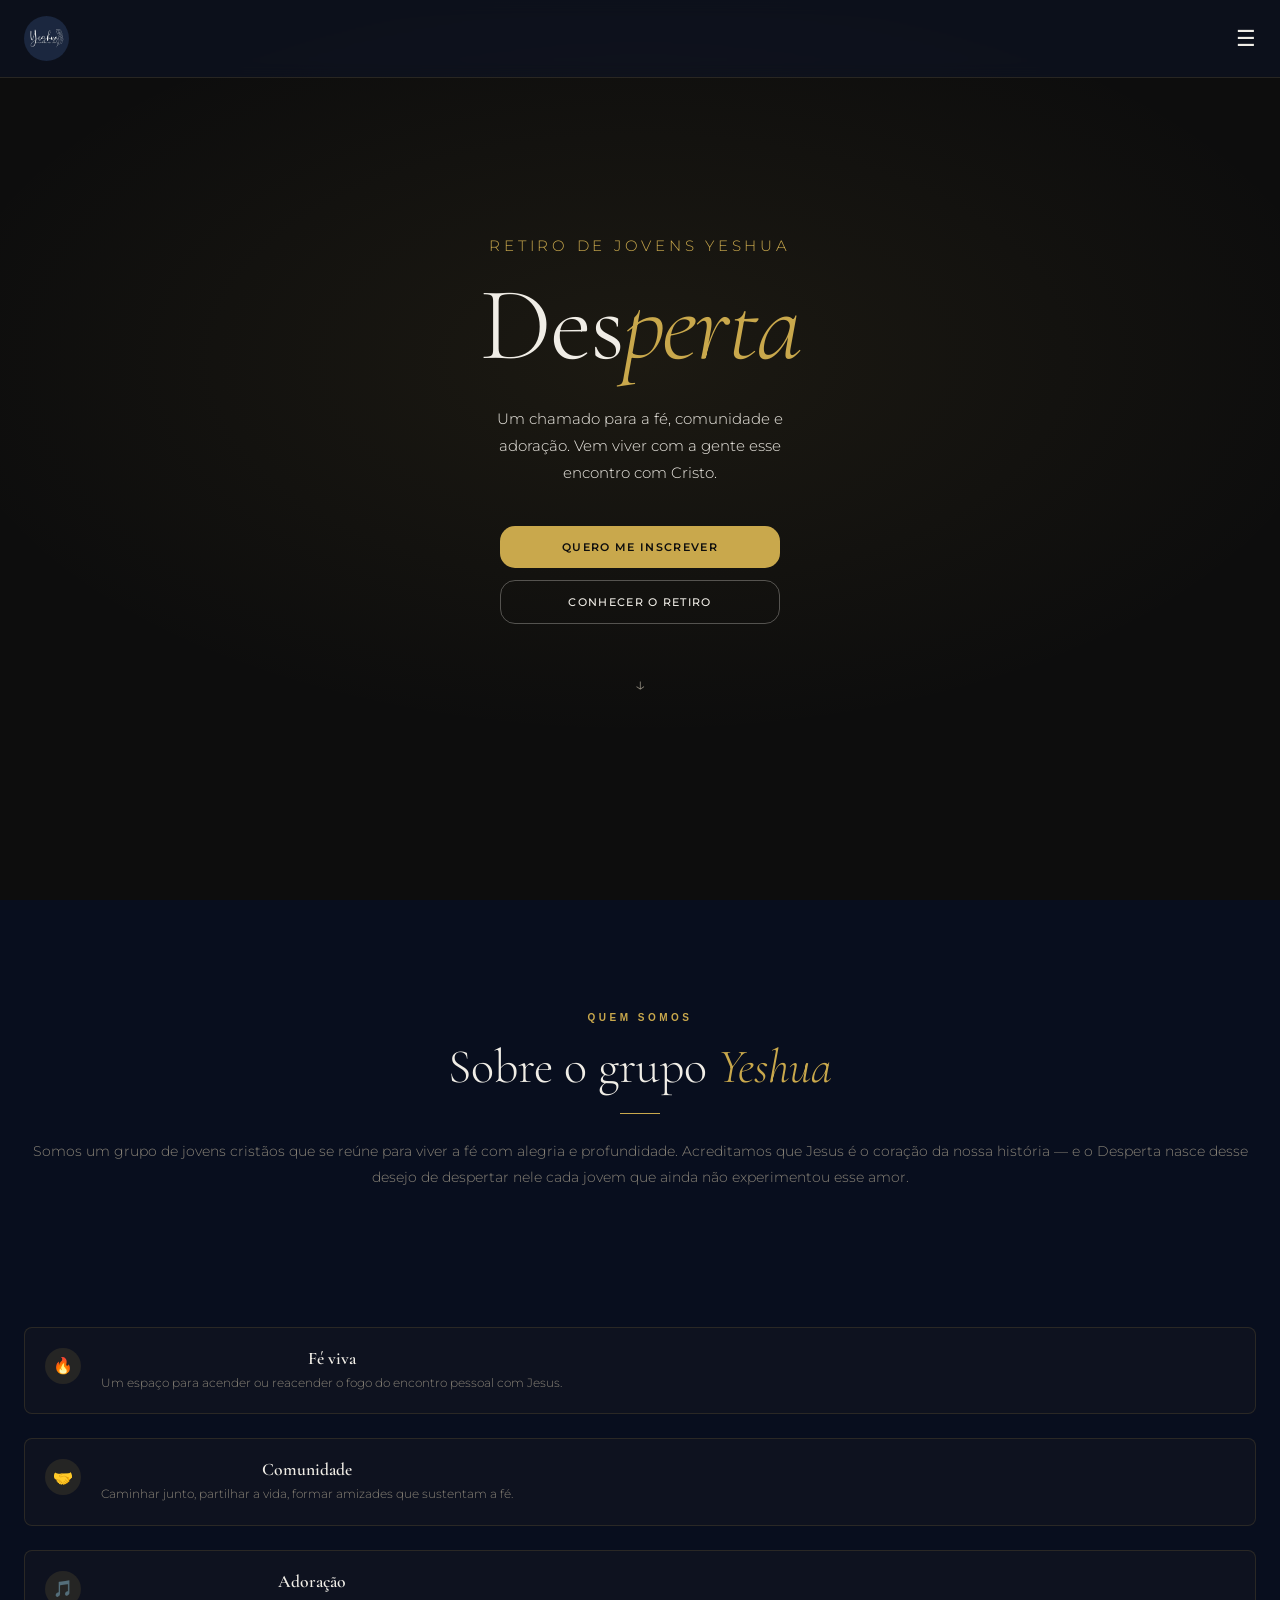
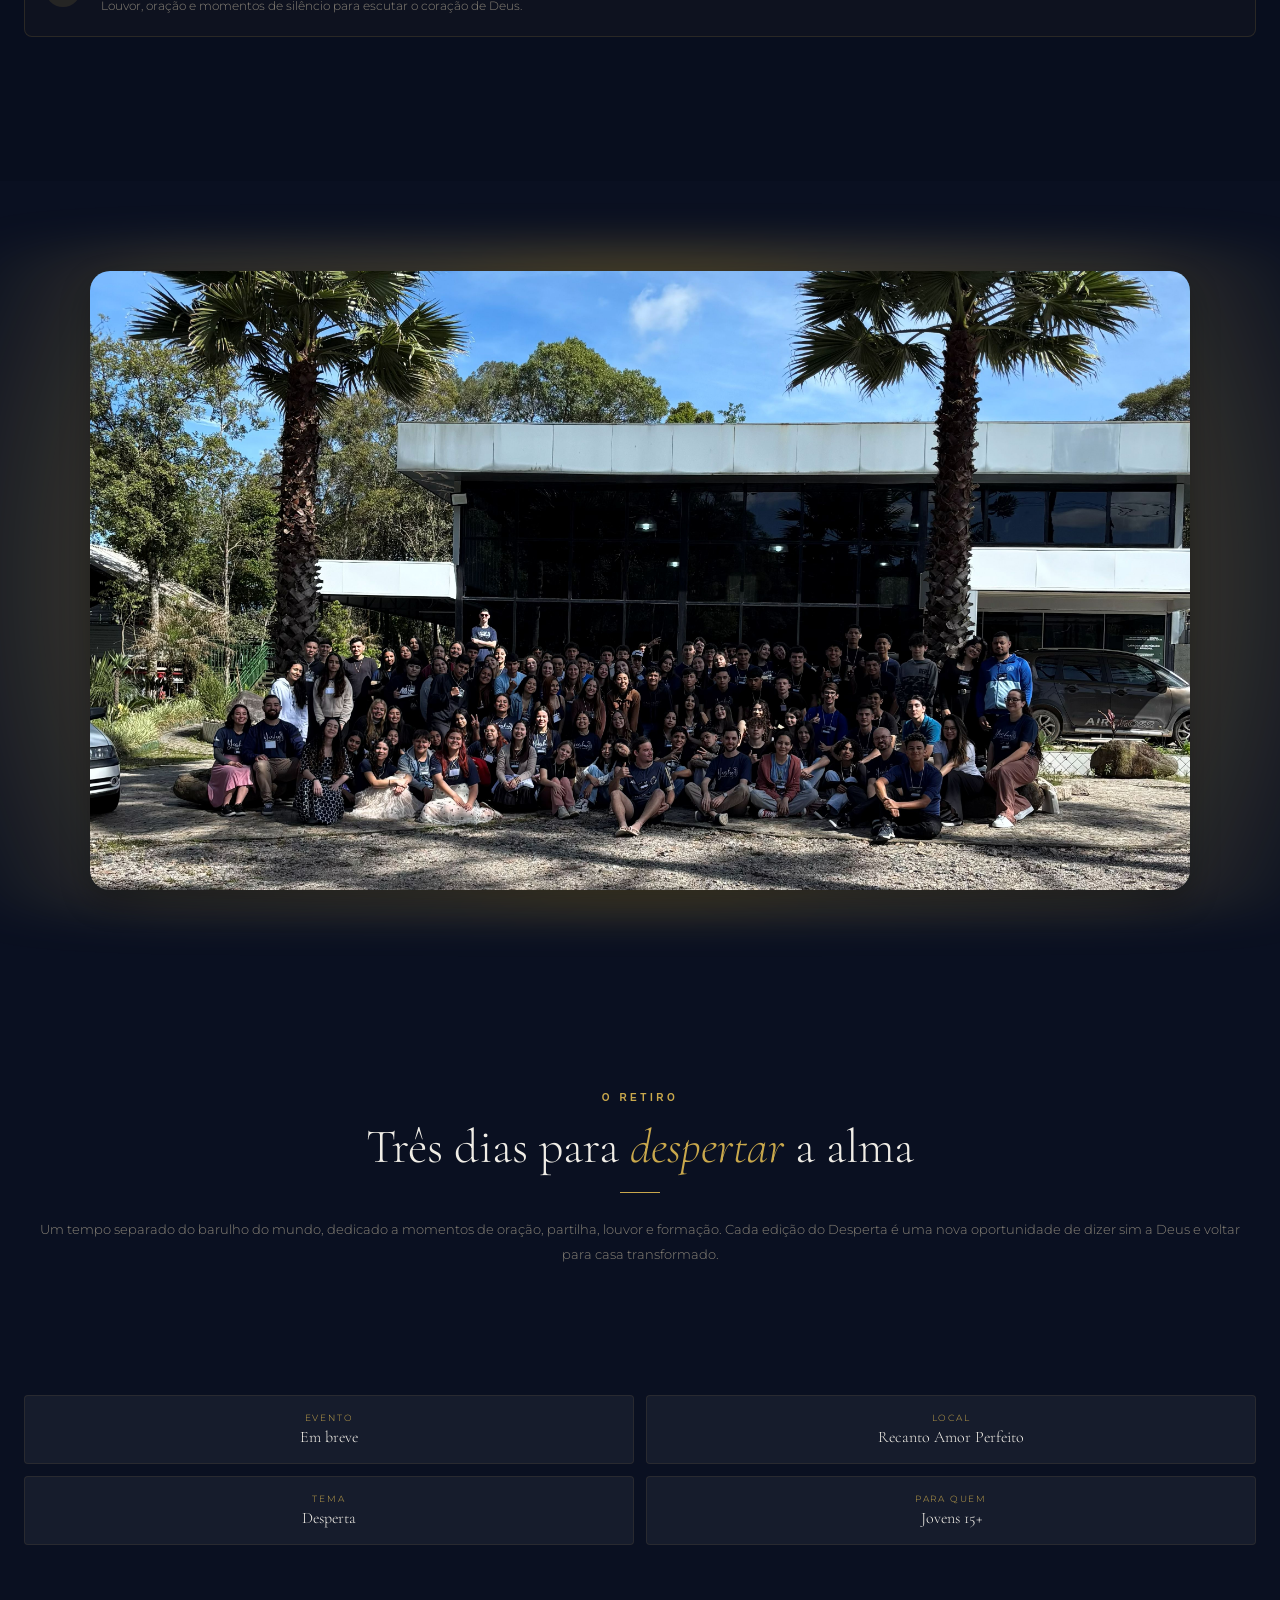
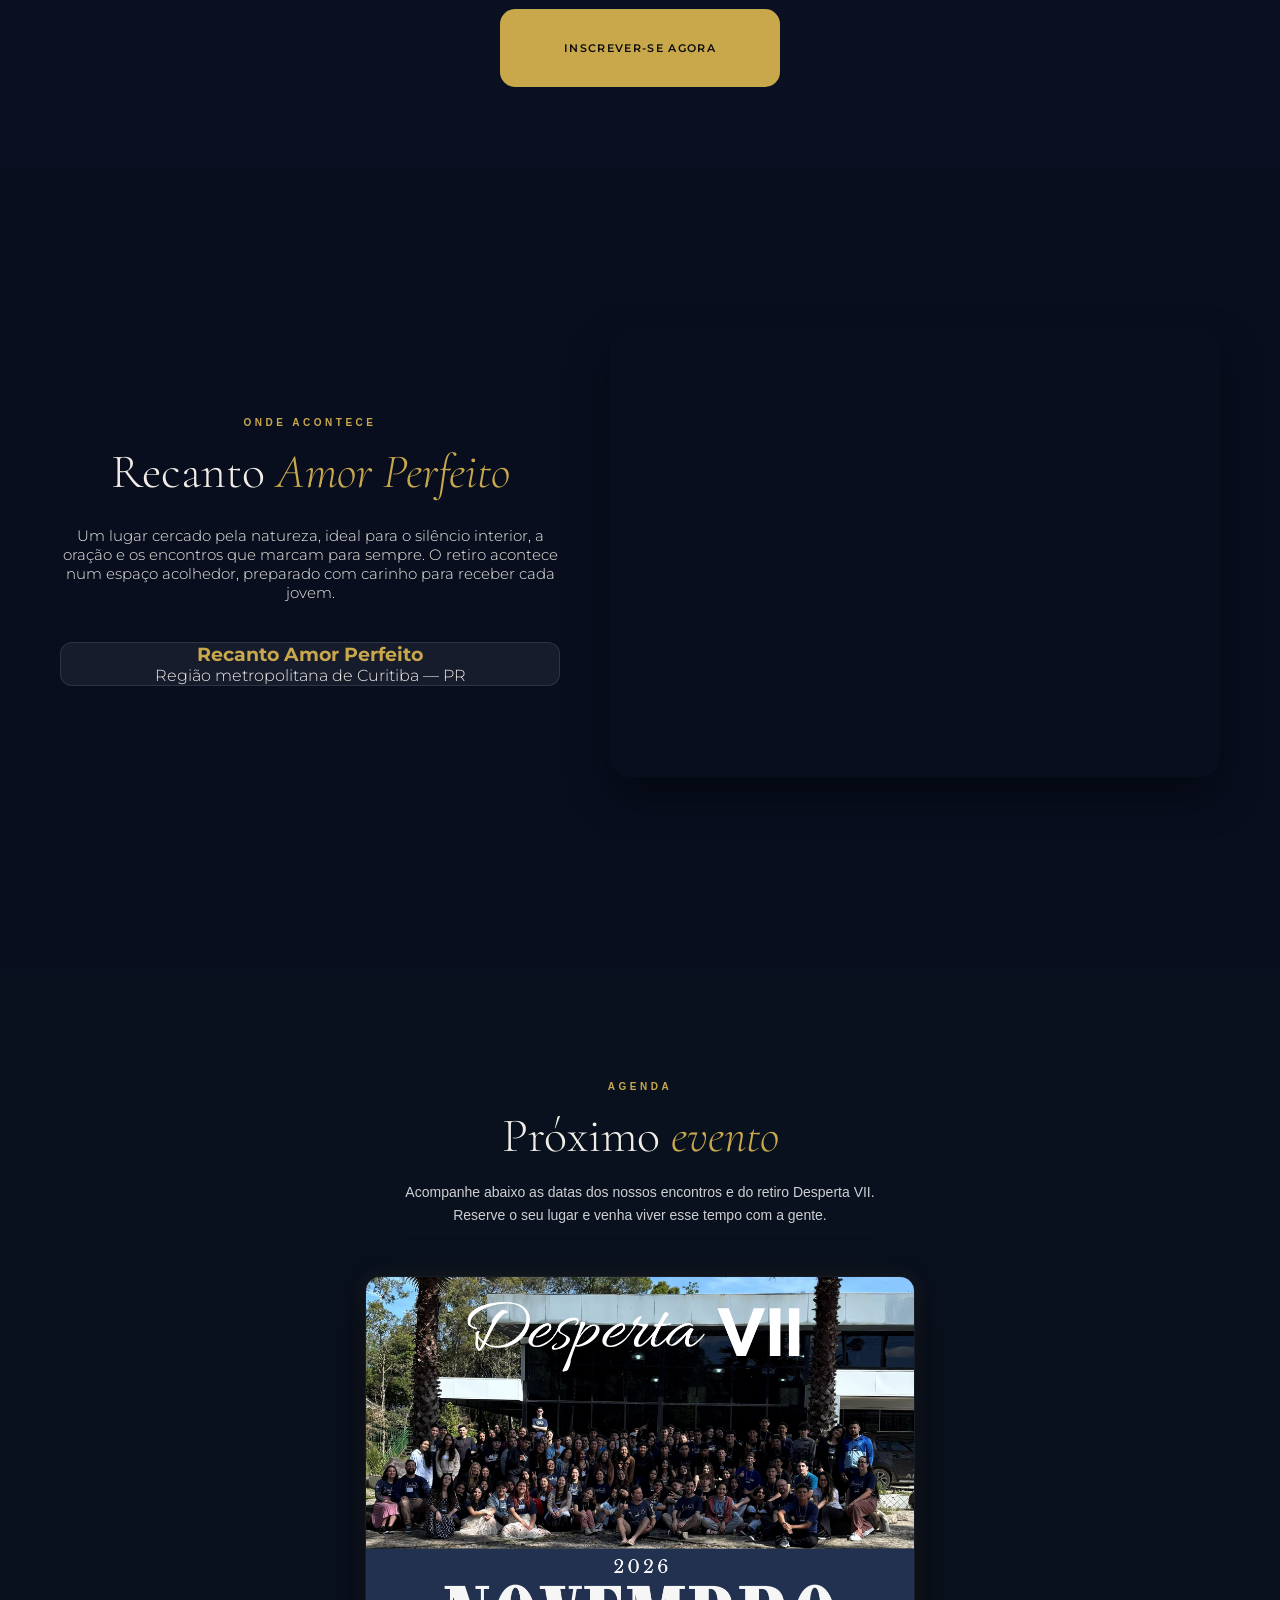
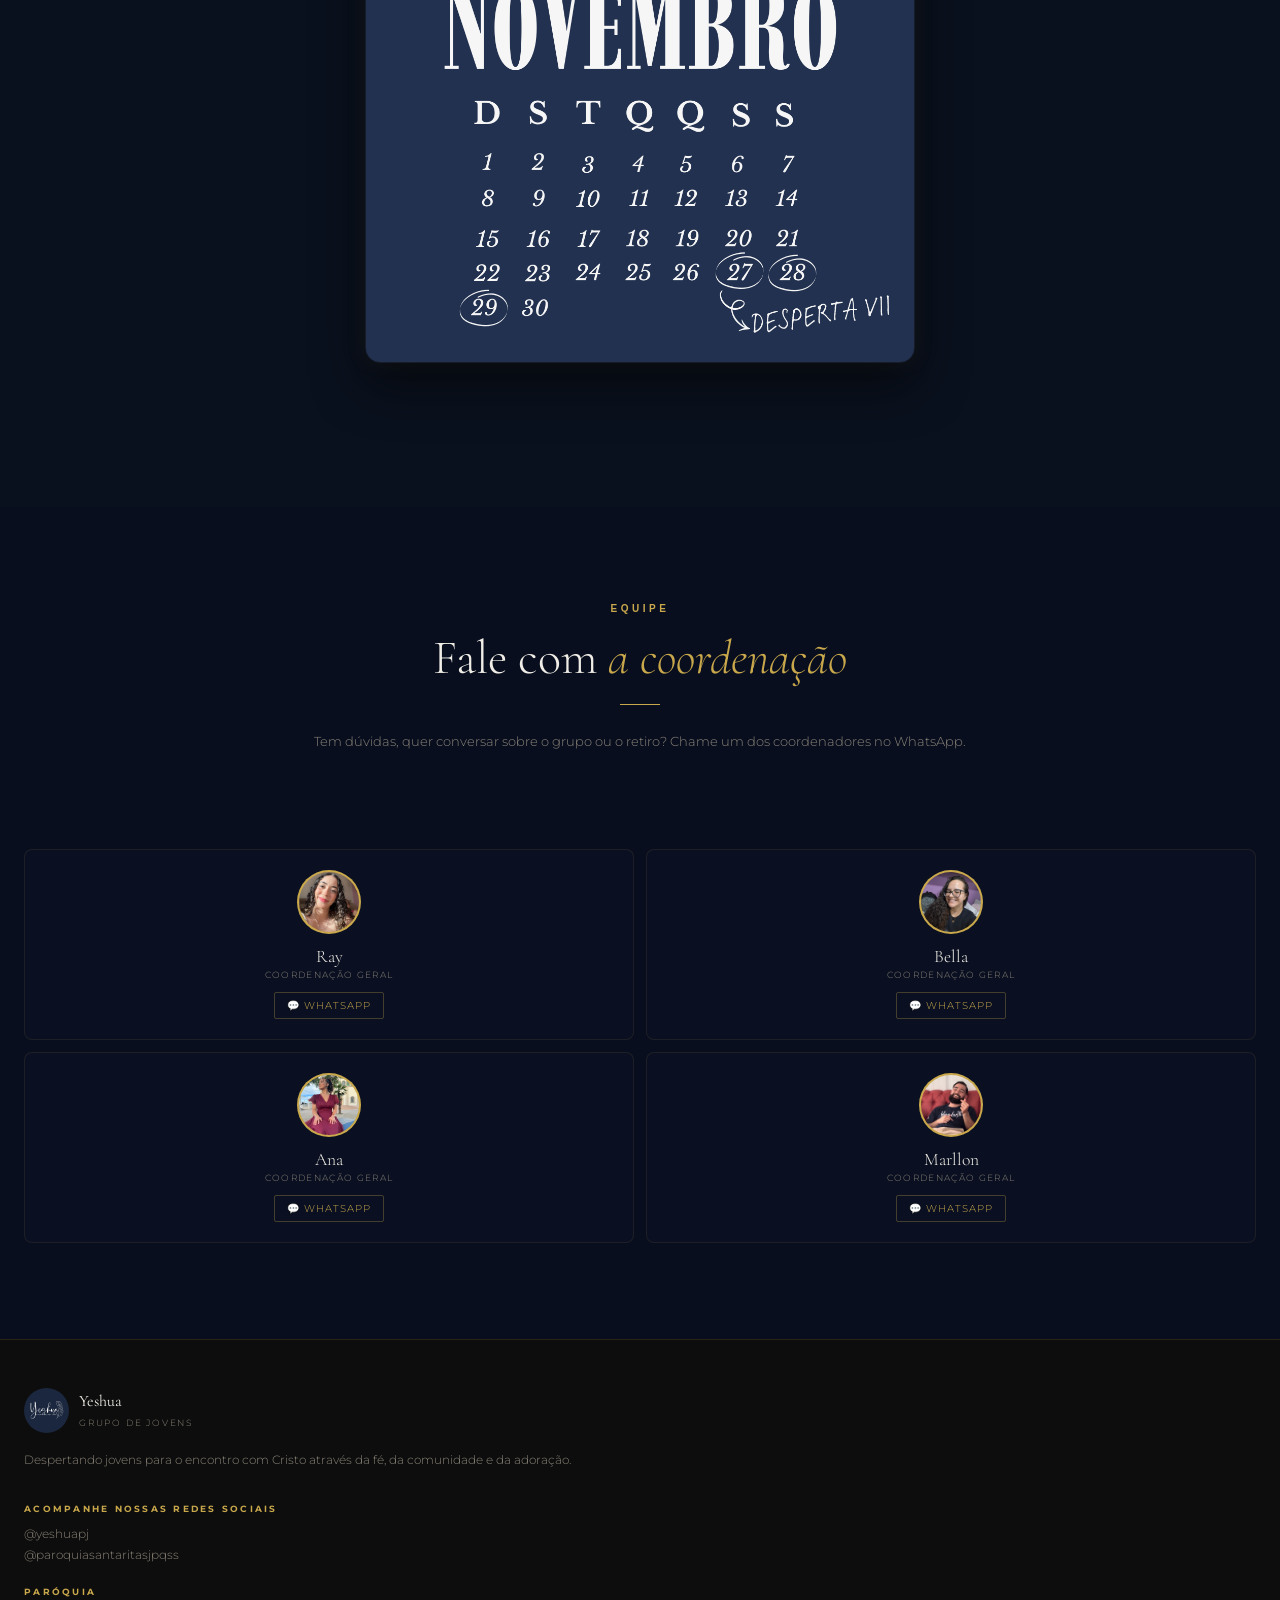
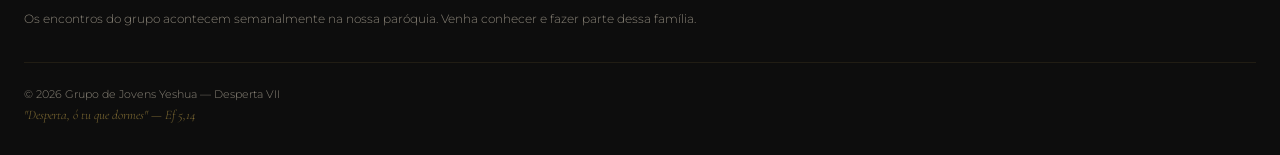
==== commit 876bdc49: "Add files via upload" ====
--- a/index.html
+++ b/index.html
@@ -29,7 +29,7 @@
     font-family: 'Montserrat', sans-serif;
     font-weight: 300;
     overflow-x: hidden;
-    width: 100vw;       /* Força a largura da visualização */
+    width: 100%;       /* Força a largura da visualização */
 
   }
 
@@ -464,11 +464,13 @@
 /* O Mapa (Moldura branca e arredondada) */
 .local-map-wrapper {
   flex: 1;
-  height: 550px;
-  border: 0px solid white; /* Moldura branca grossa da imagem */
+  width: 100%; /* Garante largura total no mobile */
+  height: 450px; /* Aumentamos um pouco para facilitar o toque */
   border-radius: 20px;
   overflow: hidden;
   box-shadow: 0 20px 40px rgba(0,0,0,0.4);
+  position: relative; /* Adicionado para controle de camada */
+  z-index: 5; /* Garante que o mapa fique acima de fundos invisíveis */
 }
 
 .local-map-wrapper iframe {
@@ -477,17 +479,41 @@
   filter: grayscale(0.2); /* Opcional: deixa o mapa mais sóbrio */
 }
 
-/* Ajuste para Celular */
+.local-map-wrapper iframe {
+  width: 100%;
+  height: 100%;
+  display: block;
+  border: 0;
+  filter: grayscale(0.2);
+}
+
+
+/* Ajuste para Celular - CORRIGIDO */
 @media (max-width: 900px) {
-  .local-container {
-    flex-direction: column;
-    text-align: center;
-  }
-  
-  .local-map-wrapper {
-    width: 100%;
-    height: 300px;
-  }
+    .local-container {
+      display: block; 
+      text-align: center;
+      padding: 40px 15px; 
+    }
+    
+    .local-content {
+      max-width: 100%;
+      margin-bottom: 30px; 
+    }
+
+    .local-map-wrapper {
+      width: 100%;
+      height: 350px; 
+      margin-top: 20px;
+      border-radius: 12px;
+      position: relative;
+      z-index: 10; 
+      pointer-events: auto; 
+    }
+    
+    .local-map-wrapper iframe {
+      pointer-events: auto; 
+    }
 }
 
   /* ── AGENDA ── */
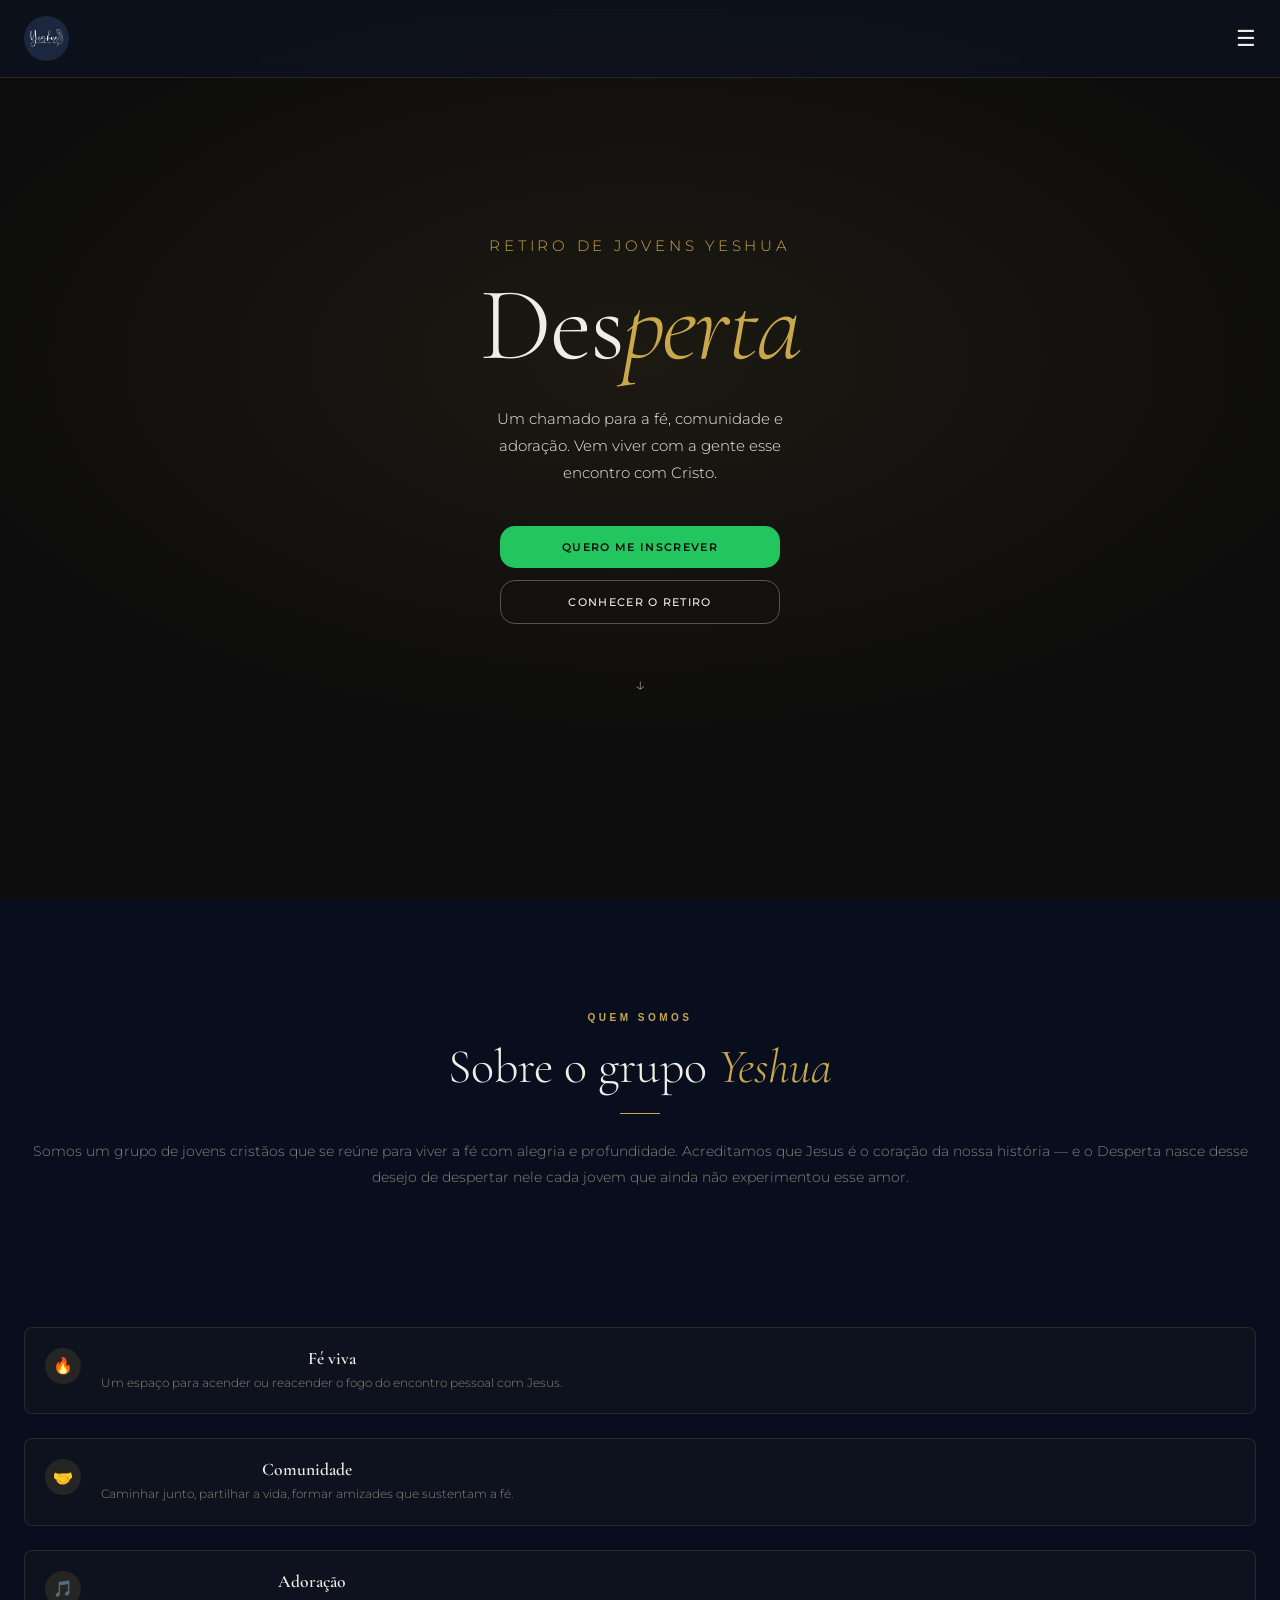
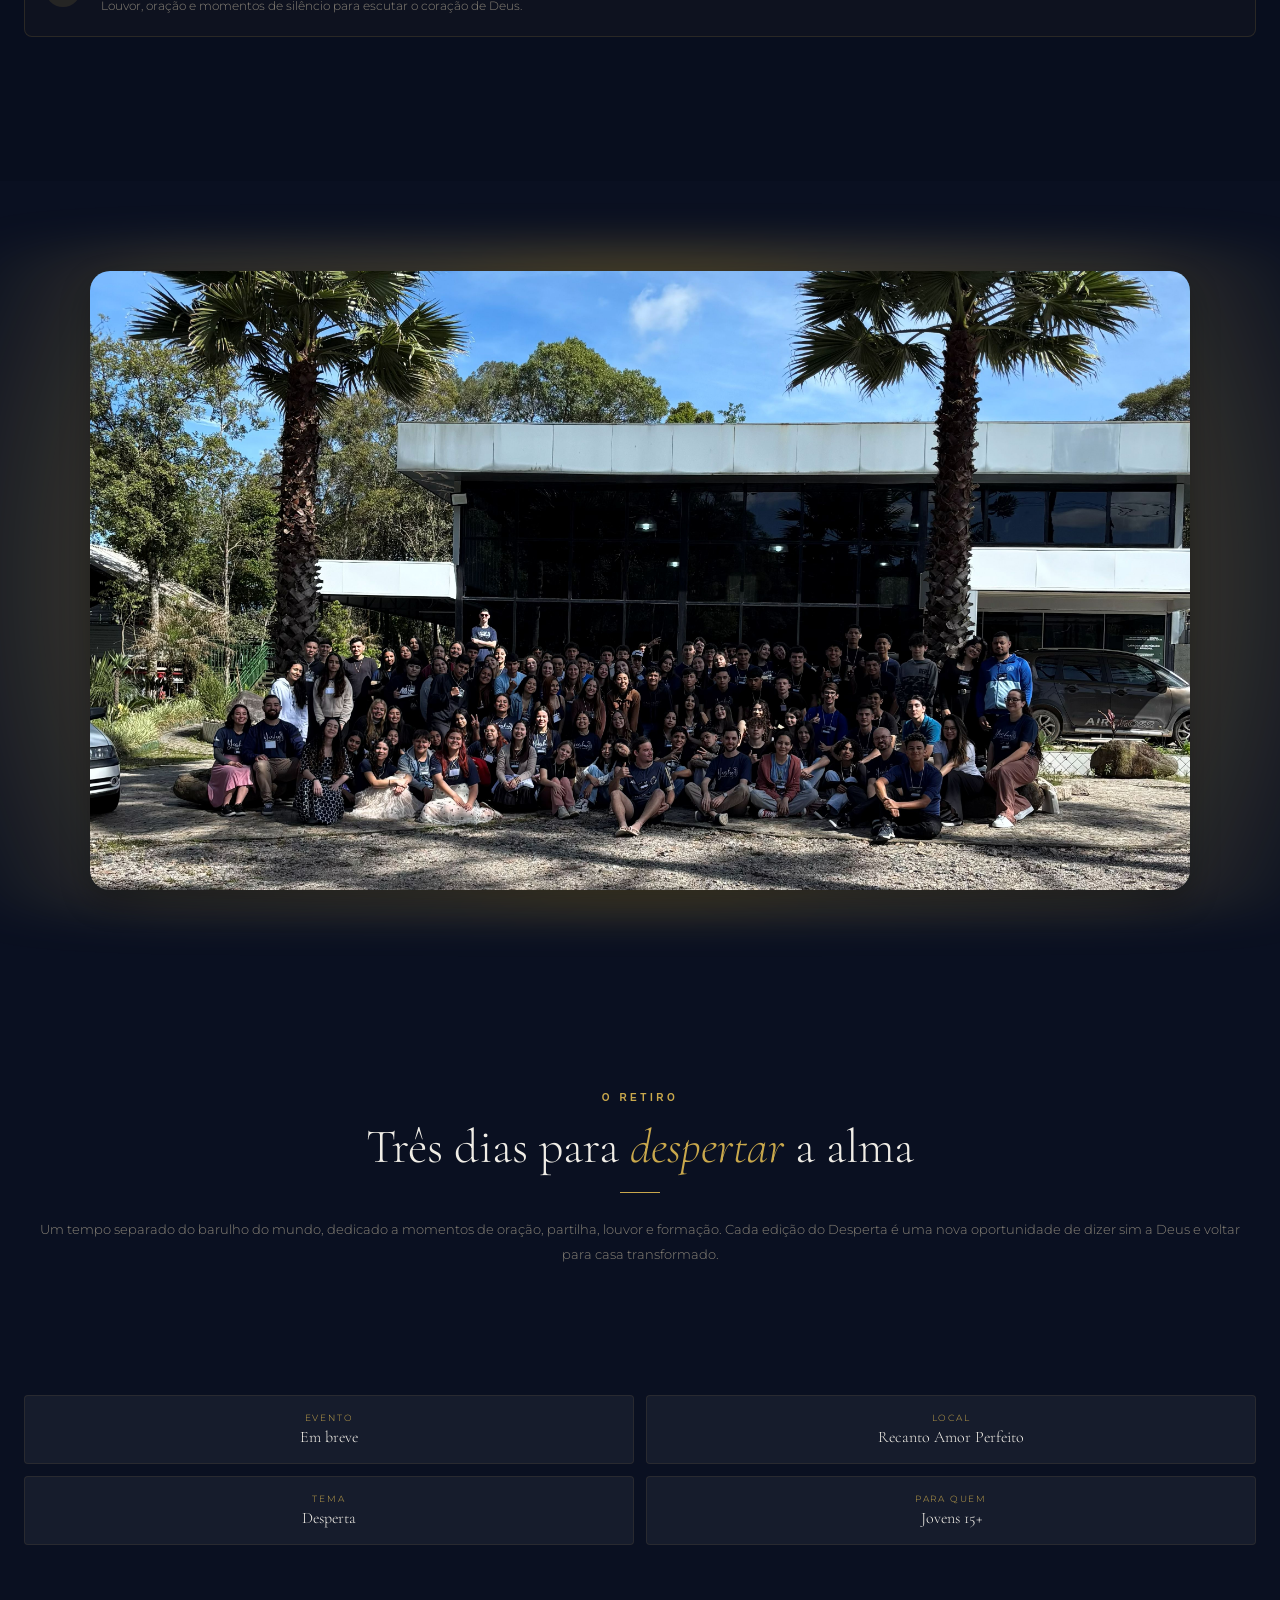
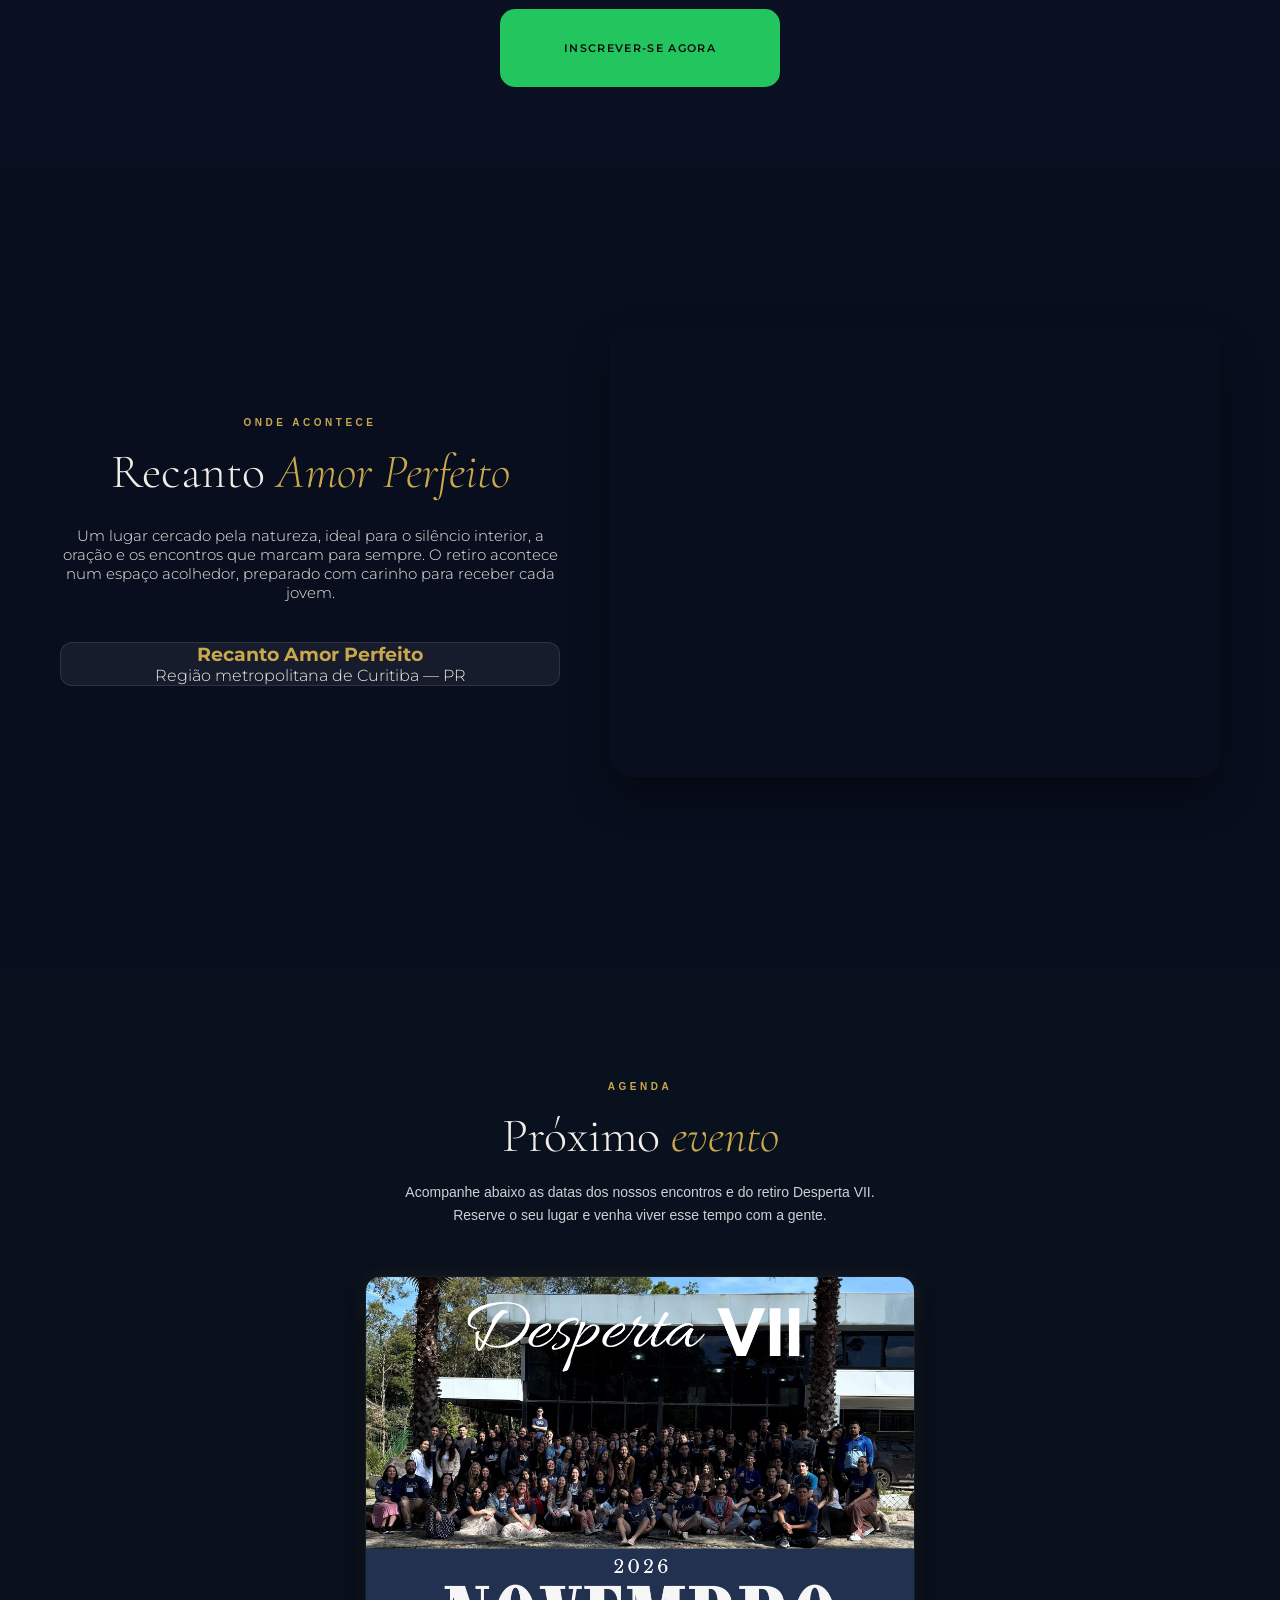
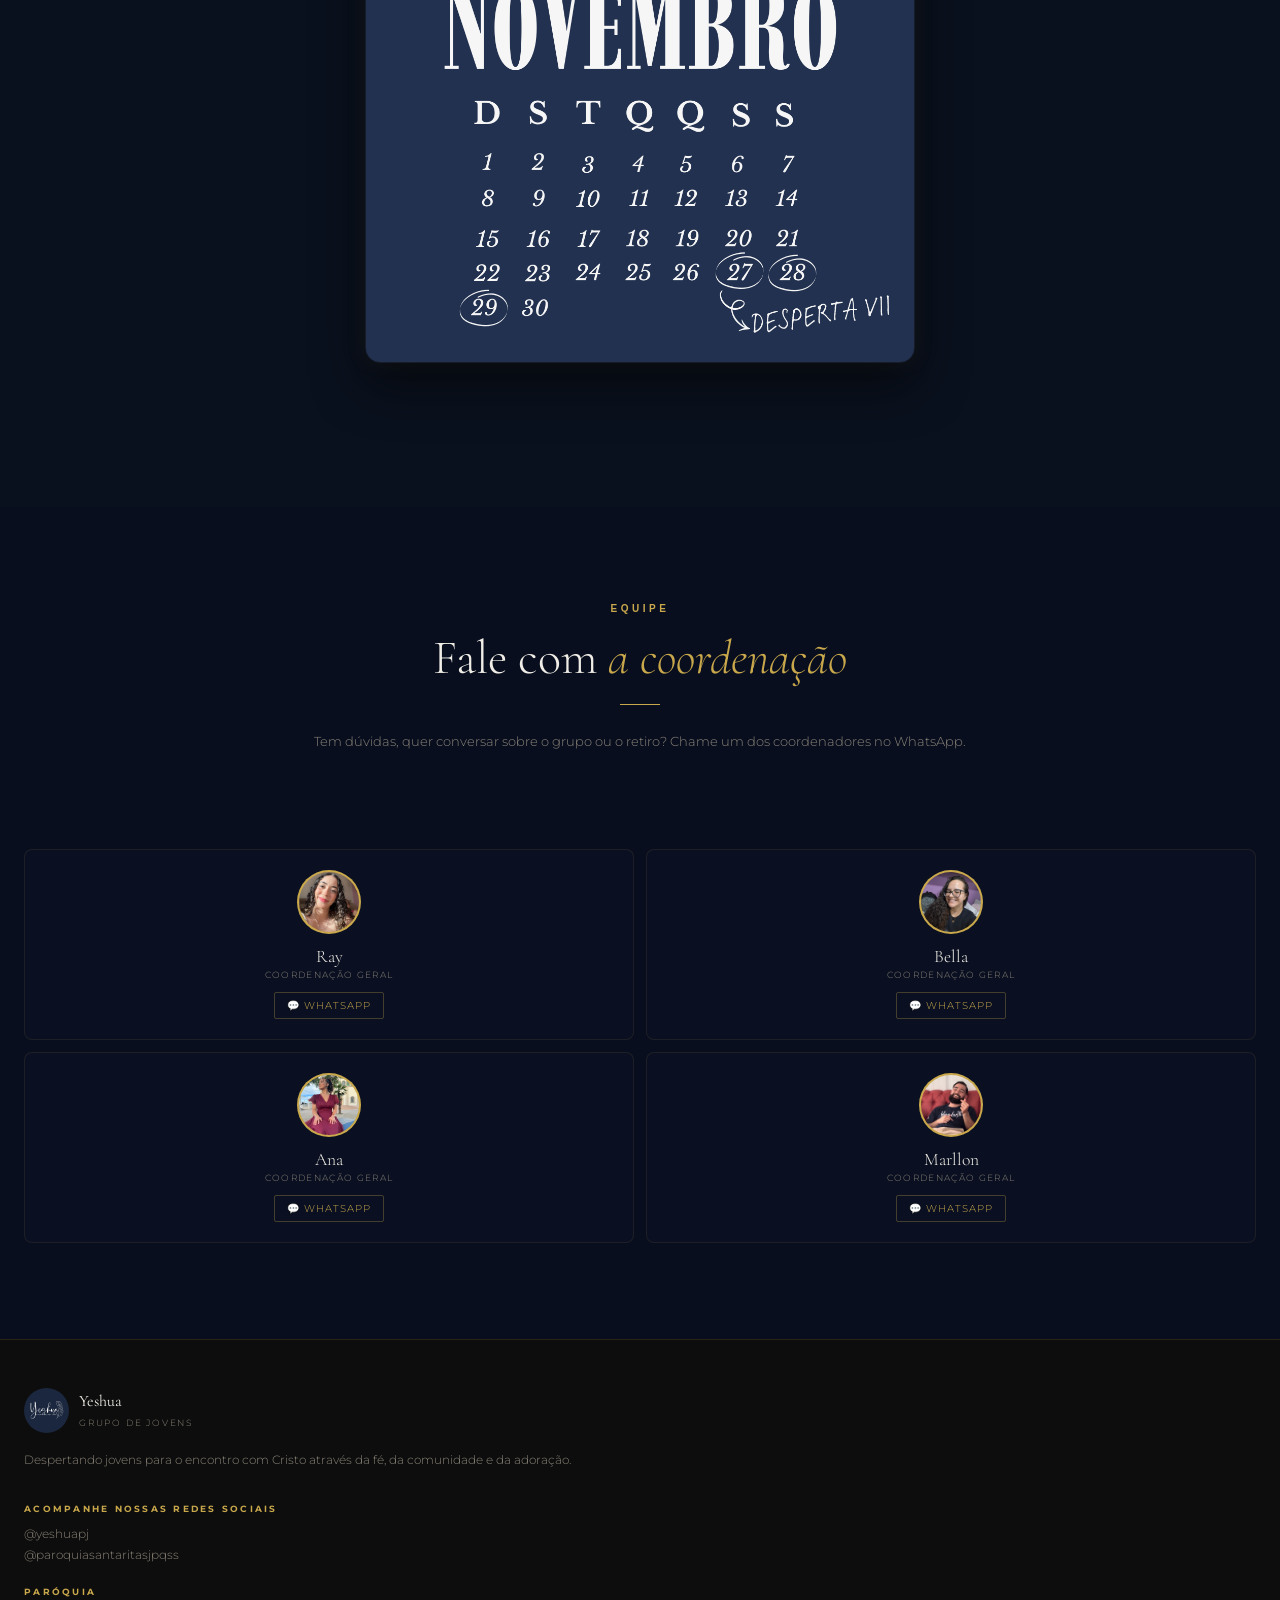
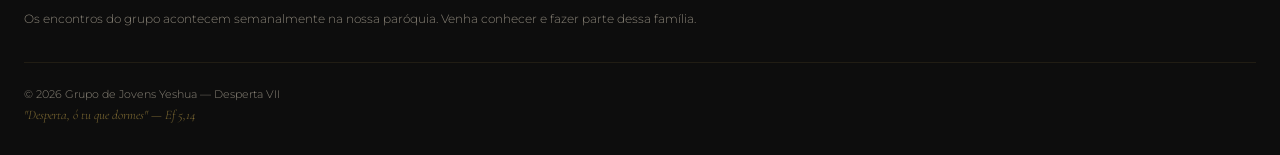
==== commit 19e94c62: "Add files via upload" ====
--- a/index.html
+++ b/index.html
@@ -19,6 +19,7 @@
     --text: #F0EDE6;
     --text-muted: #8A8478;
     --white: #FFFFFF;
+    --green: #22c55e;
   }
 
   html { scroll-behavior: smooth; }
@@ -161,7 +162,7 @@
   }
 
   .btn-primary {
-    background: var(--gold);
+    background: var( --green);
     color: var(--dark);
     border: none;
     padding: 14px 28px;
